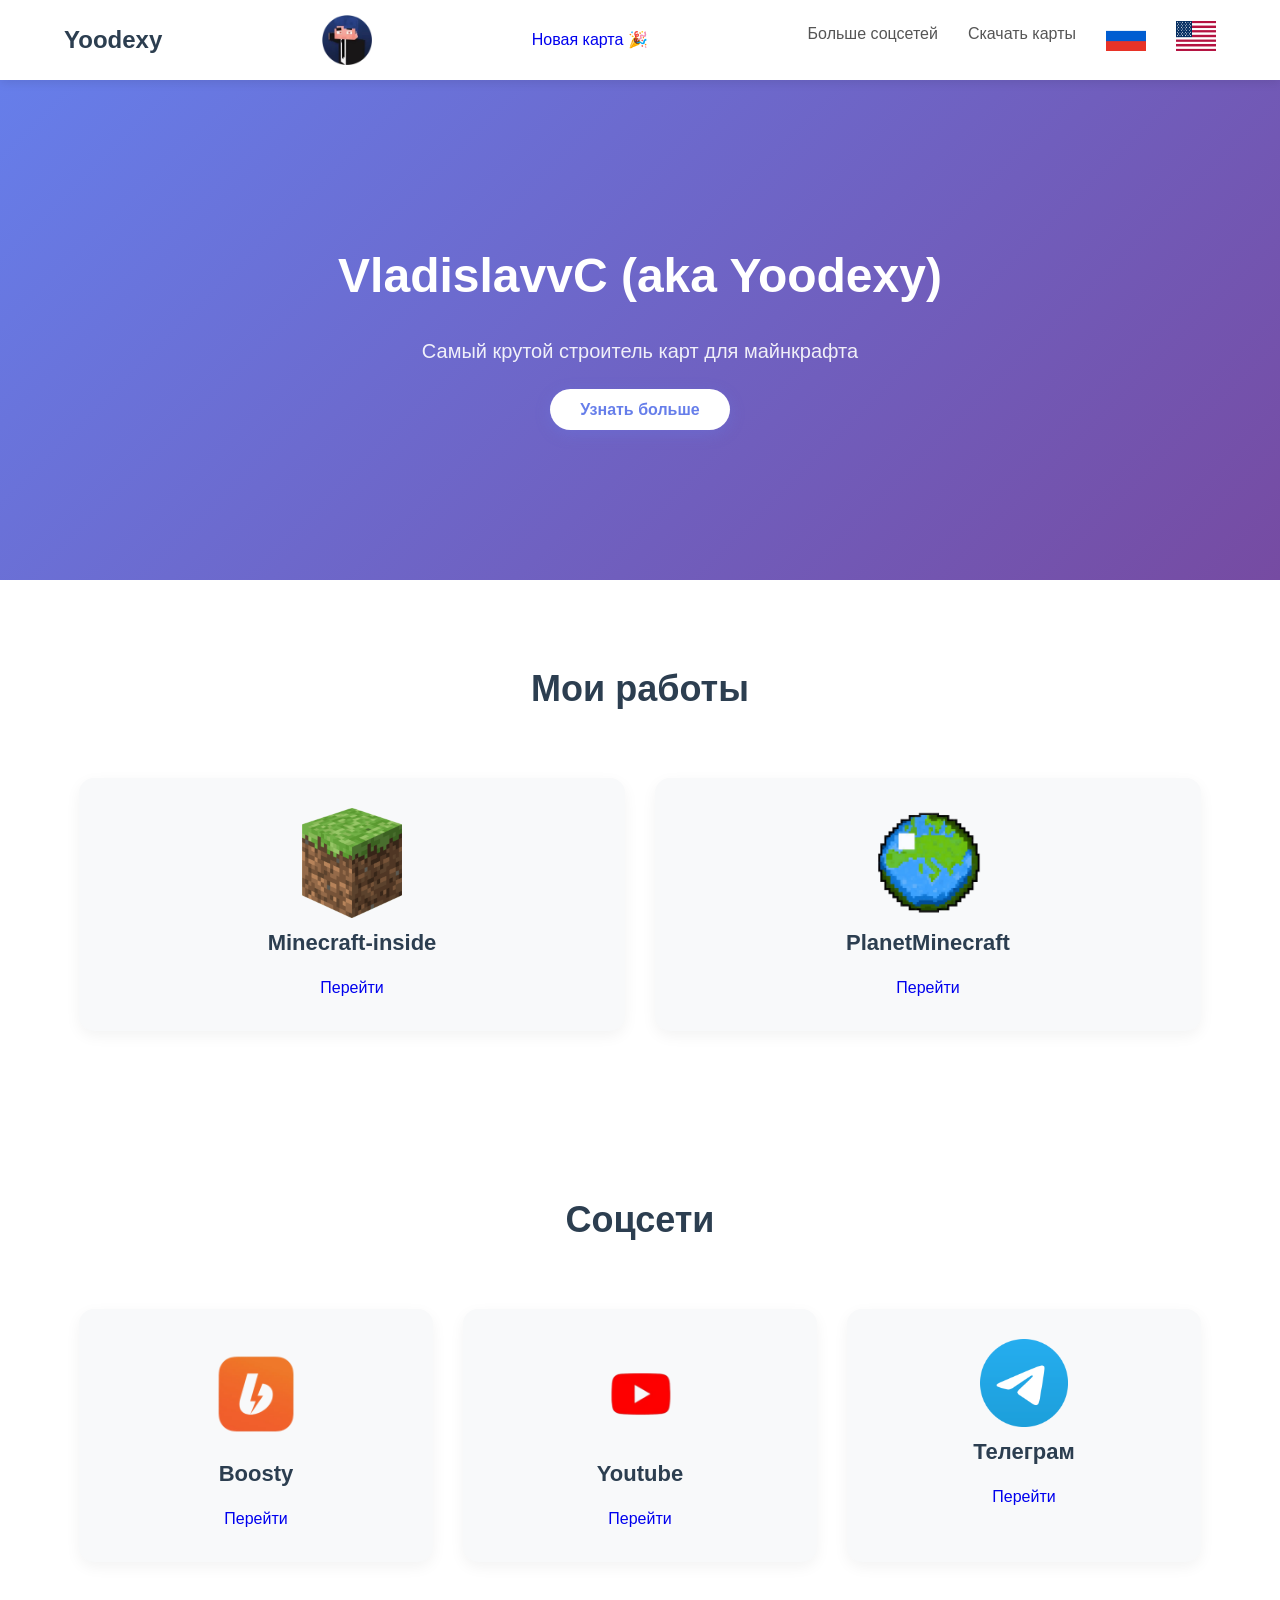
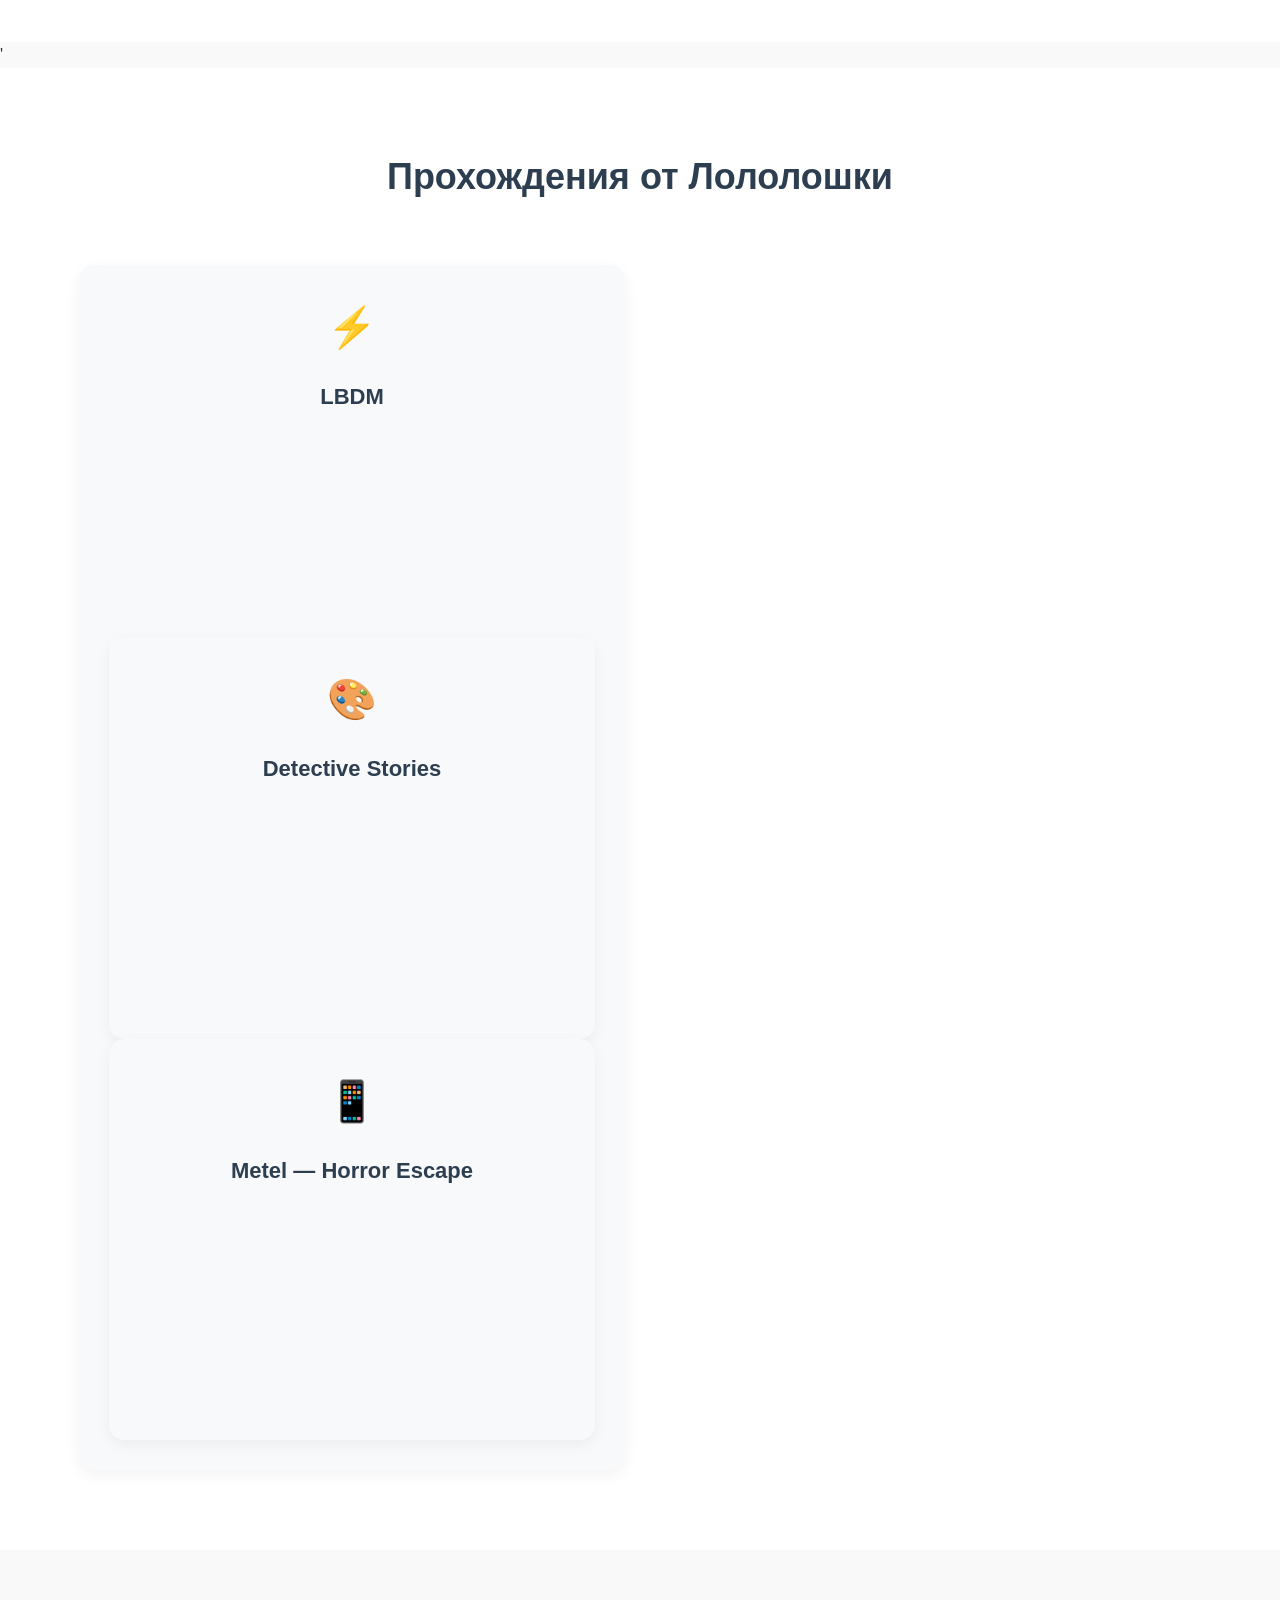
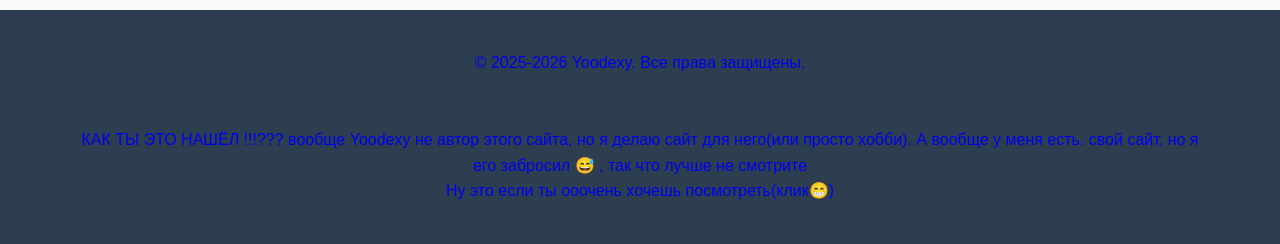
==== index.html @ 01332c07 "Update index.html" ====
<!DOCTYPE html>
<html lang="ru">
<head>
    <meta charset="UTF-8">
    <meta name="viewport" content="width=device-width, initial-scale=1.0">
    <title>Yoodexy</title>
    <link rel="icon" type="image/png" href="favicon/favicon-96x96.png" sizes="96x96" />
    <link rel="icon" type="image/svg+xml" href="favicon/favicon.svg" />
    <link rel="shortcut icon" href="favicon/favicon.ico" />
    <link rel="apple-touch-icon" sizes="180x180" href="favicon/apple-touch-icon.png" />
    <meta name="apple-mobile-web-app-title" content="Yoodexy" />
    <link rel="manifest" href="favicon/site.webmanifest" />
    <link rel="stylesheet" href="css/style.css">
    <link href="snowFlakes/snow.min.css" rel="stylesheet">
   
</head>
<body>

    <header class="header">
        <div class="container">
            <div class="logo"><a src="#"></a>Yoodexy</a></div>
            <img src="img/i_(6)[1]-round.png" height="50" alt="logo">
            <a href="https://maksim207643.github.io/Yoodexy/map_load.html#mod" class="lang" key="new">Новая карта 🎉</a>
            <nav class="nav">
                <ul>
                    
                    
                    <li><a href="social" class="lang" key="net">Больше соцсетей</a></li>
                    
                    <li><a href="map_load.html" class="lang" key="download">Скачать карты</a></li>
                    <li class="header-item-lang-ru"><a id="ru" class="translate" href="https://maksim207643.github.io/Yoodexy/"><img src="img/ru.webp" alt="flag of Russia" width="40px" height="30px"></a></li>
                    <li class="header-item-lang-en"><a id="en" class="translate" href="index_en.html"><img src="img/en.png" alt="flag of USA" width="40px" height="30px"></a></li>
                    
                </ul>
            </nav>
        </div>
    </header>

    <section class="hero">
        <div class="container">
            <h1>VladislavvC (aka Yoodexy)</h1>
            
            
            <p class="lang" key="op">Самый крутой строитель карт для майнкрафта</p>
            <a class="btn lang" href="more.html" key="more">Узнать больше</a>
        </div>
    </section>

    <section id="work" class="features">
        <div class="container">
            <h2 id="work" class="lang" key="work">Мои работы</h2>
            <div class="cards">
                <div class="card">
                    <div><img src="img/68747470733a2f2f63646e2e66726565626965737570706c792e636f6d2f6c6f676f732f6c617267652f32782f6d696e6563726166742d312d6c6f676f2d706e672d7472616e73706172656e742e706e67.png" weight="100" height="110"></div>
                    <h3>Minecraft-inside</h3>
                    <a href="https://minecraft-inside.ru/user/_Vladislavv_/" class="lang" key="clk">Перейти</a>
                </div>
                <div class="card">
                    <div><img src="img/i (3)-fotor-bg-remover-20251117205358.png" weight="100" height="110"></div>
                    <h3>PlanetMinecraft</h3>
                    <a href="https://www.planetminecraft.com/member/vladislavvc/" class="lang" key="clk">Перейти</a>
                </div>
                
            </div>
        </div>
    </section>
    <section id="net" class="features">
        <div class="container">
            <h2 class="lang" key="nets">Соцсети</h2>
            
            <div class="cards">
                <div class="card">
                    <div><img src="img/i (1)-fotor-bg-remover-2025111720341.png" weight="100" height="110"></div>
                    <h3>Boosty</h3>
                    <a href="https://boosty.to/yoodexy" class="lang" key="clk">Перейти</a>
                </div>
                <div class="card">
                    <div><img src="img/i (2)-fotor-bg-remover-2025111720508.png" weight="100" height="110"></div>
                    <h3>Youtube</h3>
                    <a href="https://www.youtube.com/channel/UC1i0f5k1WQ0M4HkbigsTTkw" class="lang" key="clk">Перейти</a>
                </div>
                <div class="card">
                    <div><img src="img/Telegram_2019_Logo.svg.png" weight="80" height="88"></div>
                    <h3 class="lang" key="tg">Телеграм</h3>
                    <a href="https://t.me/clownyoodexy" class="lang" key="clk">Перейти</a>
                </div>
            </div>
        </div>
    </section>'
    <section id="pro" class="features">
        <div class="container">
            <h2 id="pro" class="lang" key="pro">Прохождения от Лололошки</h2>
            <div class="cards">
                <div class="card">
                    <div class="icon">⚡</div>
                    <h3>LBDM</h3>
                    <iframe width="300" height="200" src="https://www.youtube.com/embed/ua8Iy6H3Tc4?si=u6pHq6H2HfJNhriN" title="YouTube video player" frameborder="0" allow="accelerometer; autoplay; clipboard-write; encrypted-media; gyroscope; picture-in-picture; web-share" referrerpolicy="strict-origin-when-cross-origin" allowfullscreen></iframe>
<a href="lbdm.html"
                </div>
                <div class="card">
                    <div class="icon">🎨</div>
                    <h3>Detective Stories</h3>
                    <iframe width="300" height="200" src="https://www.youtube.com/embed/kqxhDr_W8yU?si=yHfPyWkV7eIHZ1_U" title="YouTube video player" frameborder="0" allow="accelerometer; autoplay; clipboard-write; encrypted-media; gyroscope; picture-in-picture; web-share" referrerpolicy="strict-origin-when-cross-origin" allowfullscreen></iframe>
                </div>
                <div class="card">
                    <div class="icon">📱</div>
                    <h3>Metel — Horror Escape</h3>
                    <iframe width="300" height="200" src="https://www.youtube.com/embed/Vf6UEovihzY?si=hIidc6buutzev62i" title="YouTube video player" frameborder="0" allow="accelerometer; autoplay; clipboard-write; encrypted-media; gyroscope; picture-in-picture; web-share" referrerpolicy="strict-origin-when-cross-origin" allowfullscreen></iframe>
                </div>
            </div>
        </div>
    </section>

    <footer class="footer">
        <div class="container">
            <p class="lang" key="end">&copy; 2025-2026 Yoodexy. Все права защищены.</p>
<br>
<br><p class="sss lang" key="aaa">КАК ТЫ ЭТО НАШЁЛ !!!??? вообще Yoodexy не автор этого сайта, но я делаю сайт для него(или просто хобби). А вообще у меня есть. свой сайт, но я его забросил 😅 , так что лучше не смотрите</p>
<a href="https://maksim207643.github.io/AllMyProjects/" class="sss lang" key="aaa">Ну это если ты ооочень хочешь посмотреть(клик😁)</a>
        </div>
    </footer>
</body>
</html>
---- css/style.css ----
/* Общие стили */
* {
    margin: 0;
    padding: 0;
    box-sizing: border-box;
    text-decoration: none;
}

body {
    font-family: 'Segoe UI', Tahoma, Geneva, Verdana, sans-serif;
    line-height: 1.6;
    color: #333;
    background-color: #f9f9f9;
    scroll-behavior: smooth;
}

.container {
    width: 90%;
    max-width: 1200px;
    margin: 0 auto;
    padding: 0 15px;
}

.translate {
    background: transparent;
    border: none;
}

/* Шапка */
.header {
    background-color: #fff;
    box-shadow: 0 2px 10px rgba(0, 0, 0, 0.1);
    position: sticky;
    top: 0;
    z-index: 100;
}

.header .container {
    display: flex;
    justify-content: space-between;
    align-items: center;
    padding: 15px 0;
}

.logo {
    font-size: 24px;
    font-weight: 700;
    color: #2c3e50;
}

.nav ul {
    display: flex;
    list-style: none;
    gap: 30px;
}

.nav a {
    text-decoration: none;
    color: #555;
    font-weight: 500;
    transition: color 0.3s;
}

.nav a:hover {
    color: #2c3e50;
}

/* Главный экран */
.hero {
    background: linear-gradient(135deg, #667eea 0%, #764ba2 100%);
    color: white;
    text-align: center;
    padding: 120px 0;
    min-height: 500px;
    display: flex;
    align-items: center;
    justify-content: center;
}

.hero5 {
    background-image: img/19356519-coverplaceholder_l.png;
    color: white;
    text-align: center;
    padding: 120px 0;
    min-height: 500px;
    display: flex;
    align-items: center;
    justify-content: center;
}

.hero h1 {
    font-size: 48px;
    margin-bottom: 20px;
    animation: fadeIn 1.5s ease-out;
}

.hero p {
    font-size: 20px;
    margin-bottom: 30px;
    opacity: 0.9;
}

@keyframes fadeIn {
    from { opacity: 0; transform: translateY(-20px); }
    to { opacity: 1; transform: translateY(0); }
}

/* Кнопка */
.btn {
    background-color: #fff;
    color: #667eea;
    border: none;
    padding: 12px 30px;
    font-size: 16px;
    font-weight: 600;
    border-radius: 30px;
    cursor: pointer;
    transition: all 0.3s ease;
    box-shadow: 0 4px 15px rgba(102, 126, 234, 0.3);
}

.btn:hover {
    transform: translateY(-3px);
    box-shadow: 0 6px 20px rgba(102, 126, 234, 0.4);
}

/* Преимущества */
.features {
    padding: 80px 0;
    background-color: #fff;
    text-align: center;
}

.features h2 {
    text-align: center;
    font-size: 36px;
    margin-bottom: 60px;
    color: #2c3e50;
}

.cards {
    display: grid;
    grid-template-columns: repeat(auto-fit, minmax(300px, 1fr));
    gap: 30px;
}

.card {
    background-color: #f8f9fa;
    border-radius: 15px;
    padding: 30px;
    text-align: center;
    transition: transform 0.3s, box-shadow 0.3s;
    box-shadow: 0 5px 15px rgba(0, 0, 0, 0.05);
}

.card:hover {
    transform: translateY(-10px);
    box-shadow: 0 15px 30px rgba(0, 0, 0, 0.1);
}

.icon {
    font-size: 40px;
    margin-bottom: 20px;
    color: #667eea;
}

.card h3 {
    font-size: 22px;
    margin-bottom: 15px;
    color: #2c3e50;
}

.card p {
    color: #666;
    font-size: 16px;
}

/* Подвал */
.footer {
    background-color: #2c3e50;
    color: white;
    text-align: center;
    padding: 40px 0;
    margin-top: 60px;
}

/* Адаптивность */
@media (max-width: 768px) {
    .header .container {
        flex-direction: column;
        text-align: center;
    }
    
    .nav ul {
        margin-top: 15px;
        gap: 15px;
    }
    
    .hero h1 {
        font-size: 36px;
    }
    
    .hero p {
        font-size: 18px;
    }
}

@media (max-width: 480px) {
    .hero {
        padding: 80px 0;
        min-height: 400px;
    }
    
    .hero h1 {

        font-size
@media (min-width: 1000px) {
    .sss {
        color: #2c3e50;
        opacity: 0;
    }
}
---- snowFlakes/snow.min.css ----
.snowflakes-box{position:fixed;top:0;z-index:10}.snowflakes-box .snowflake{border-radius:50%;color:#a6e7ff;font-family:FontAwesome;height:20px;position:absolute;width:20px}.snowflakes-box .snowflake:first-child{animation:fall-1 11s linear -3s infinite;opacity:1;transform:translate(47.2803vw,-20px) scale(.5115) rotate(380deg)}@keyframes fall-1{10.153%{transform:translate(47.3603vw,10.153vh) scale(.5115) rotate(380deg)}to{transform:translate(47.2803008vw,100vh) scale(.5115) rotate(380deg)}}.snowflakes-box .snowflake:nth-child(2){animation:fall-2 10s linear -28s infinite;opacity:.4188;transform:translate(6.0271vw,-20px) scale(.4452) rotate(300deg)}@keyframes fall-2{18.503%{transform:translate(11.3335vw,18.503vh) scale(.4452) rotate(300deg)}to{transform:translate(6.027153064vw,100vh) scale(.4452) rotate(300deg)}}.snowflakes-box .snowflake:nth-child(3){animation:fall-3 18s linear -20s infinite;opacity:1;transform:translate(94.4742vw,-20px) scale(.1577) rotate(480deg)}@keyframes fall-3{10.491%{transform:translate(102.198vw,10.491vh) scale(.1577) rotate(480deg)}to{transform:translate(94.474277238vw,100vh) scale(.1577) rotate(480deg)}}.snowflakes-box .snowflake:nth-child(4){animation:fall-4 22s linear -17s infinite;opacity:1;transform:translate(83.804vw,-20px) scale(.4858) rotate(500deg)}@keyframes fall-4{17.794%{transform:translate(93.7732vw,17.794vh) scale(.4858) rotate(500deg)}to{transform:translate(83.804099692vw,100vh) scale(.4858) rotate(500deg)}}.snowflakes-box .snowflake:nth-child(5){animation:fall-5 27s linear -15s infinite;opacity:.117;transform:translate(92.4653vw,-20px) scale(.1509) rotate(20deg)}@keyframes fall-5{10.678%{transform:translate(87.5034vw,10.678vh) scale(.1509) rotate(20deg)}to{transform:translate(92.465250381vw,100vh) scale(.1509) rotate(20deg)}}.snowflakes-box .snowflake:nth-child(6){animation:fall-6 27s linear -27s infinite;opacity:1;transform:translate(21.638vw,-20px) scale(.3392) rotate(120deg)}@keyframes fall-6{14.448%{transform:translate(12.7799vw,14.448vh) scale(.3392) rotate(120deg)}to{transform:translate(21.637911419vw,100vh) scale(.3392) rotate(120deg)}}.snowflakes-box .snowflake:nth-child(7){animation:fall-7 15s linear -10s infinite;opacity:.7462;transform:translate(88.9117vw,-20px) scale(.8152) rotate(600deg)}@keyframes fall-7{12.087%{transform:translate(85.4907vw,12.087vh) scale(.8152) rotate(600deg)}to{transform:translate(88.91166579vw,100vh) scale(.8152) rotate(600deg)}}.snowflakes-box .snowflake:nth-child(8){animation:fall-8 14s linear -22s infinite;opacity:.0646;transform:translate(70.9726vw,-20px) scale(.6203) rotate(20deg)}@keyframes fall-8{13.247%{transform:translate(65.1227vw,13.247vh) scale(.6203) rotate(20deg)}to{transform:translate(70.972541501vw,100vh) scale(.6203) rotate(20deg)}}.snowflakes-box .snowflake:nth-child(9){animation:fall-9 15s linear -28s infinite;opacity:1;transform:translate(17.6595vw,-20px) scale(.8573) rotate(540deg)}@keyframes fall-9{18.898%{transform:translate(10.6562vw,18.898vh) scale(.8573) rotate(540deg)}to{transform:translate(17.659429967vw,100vh) scale(.8573) rotate(540deg)}}.snowflakes-box .snowflake:nth-child(10){animation:fall-10 24s linear -25s infinite;opacity:1;transform:translate(28.6667vw,-20px) scale(.9289) rotate(560deg)}@keyframes fall-10{17.051%{transform:translate(20.2802vw,17.051vh) scale(.9289) rotate(560deg)}to{transform:translate(28.666616135vw,100vh) scale(.9289) rotate(560deg)}}.snowflakes-box .snowflake:nth-child(11){animation:fall-11 16s linear -16s infinite;opacity:1;transform:translate(10.4361vw,-20px) scale(.6348) rotate(40deg)}@keyframes fall-11{18.565%{transform:translate(20.1742vw,18.565vh) scale(.6348) rotate(40deg)}to{transform:translate(10.436197381vw,100vh) scale(.6348) rotate(40deg)}}.snowflakes-box .snowflake:nth-child(12){animation:fall-12 25s linear -26s infinite;opacity:.1394;transform:translate(98.3461vw,-20px) scale(.3743) rotate(340deg)}@keyframes fall-12{10.91%{transform:translate(100.6946vw,10.91vh) scale(.3743) rotate(340deg)}to{transform:translate(98.346123485vw,100vh) scale(.3743) rotate(340deg)}}.snowflakes-box .snowflake:nth-child(13){animation:fall-13 17s linear -19s infinite;opacity:1;transform:translate(98.032vw,-20px) scale(.459) rotate(40deg)}@keyframes fall-13{17.272%{transform:translate(100.315vw,17.272vh) scale(.459) rotate(40deg)}to{transform:translate(98.03202283vw,100vh) scale(.459) rotate(40deg)}}.snowflakes-box .snowflake:nth-child(14){animation:fall-14 25s linear -10s infinite;opacity:.618;transform:translate(17.6157vw,-20px) scale(.2903) rotate(340deg)}@keyframes fall-14{16.746%{transform:translate(8.4018vw,16.746vh) scale(.2903) rotate(340deg)}to{transform:translate(17.615607861vw,100vh) scale(.2903) rotate(340deg)}}.snowflakes-box .snowflake:nth-child(15){animation:fall-15 20s linear -6s infinite;opacity:.6126;transform:translate(69.2398vw,-20px) scale(.8413) rotate(380deg)}@keyframes fall-15{15.386%{transform:translate(68.0046vw,15.386vh) scale(.8413) rotate(380deg)}to{transform:translate(69.239787648vw,100vh) scale(.8413) rotate(380deg)}}.snowflakes-box .snowflake:nth-child(16){animation:fall-16 22s linear -10s infinite;opacity:1;transform:translate(93.7826vw,-20px) scale(.4076) rotate(460deg)}@keyframes fall-16{10.359%{transform:translate(91.9463vw,10.359vh) scale(.4076) rotate(460deg)}to{transform:translate(93.782581637vw,100vh) scale(.4076) rotate(460deg)}}.snowflakes-box .snowflake:nth-child(17){animation:fall-17 22s linear -20s infinite;opacity:.919;transform:translate(28.5196vw,-20px) scale(.7407) rotate(420deg)}@keyframes fall-17{18.723%{transform:translate(26.8334vw,18.723vh) scale(.7407) rotate(420deg)}to{transform:translate(28.519583138vw,100vh) scale(.7407) rotate(420deg)}}.snowflakes-box .snowflake:nth-child(18){animation:fall-18 18s linear -13s infinite;opacity:.009;transform:translate(44.3125vw,-20px) scale(.9049) rotate(460deg)}@keyframes fall-18{11.049%{transform:translate(37.1015vw,11.049vh) scale(.9049) rotate(460deg)}to{transform:translate(44.31242789vw,100vh) scale(.9049) rotate(460deg)}}.snowflakes-box .snowflake:nth-child(19){animation:fall-19 28s linear -8s infinite;opacity:1;transform:translate(55.4634vw,-20px) scale(.8381) rotate(400deg)}@keyframes fall-19{17.688%{transform:translate(61.0013vw,17.688vh) scale(.8381) rotate(400deg)}to{transform:translate(55.463455379vw,100vh) scale(.8381) rotate(400deg)}}.snowflakes-box .snowflake:nth-child(20){animation:fall-20 23s linear -11s infinite;opacity:.4586;transform:translate(26.6347vw,-20px) scale(.3561) rotate(220deg)}@keyframes fall-20{19.085%{transform:translate(24.4815vw,19.085vh) scale(.3561) rotate(220deg)}to{transform:translate(26.634678468vw,100vh) scale(.3561) rotate(220deg)}}.snowflakes-box .snowflake:nth-child(21){animation:fall-21 24s linear -3s infinite;opacity:.8668;transform:translate(75.6085vw,-20px) scale(.6242) rotate(220deg)}@keyframes fall-21{12.468%{transform:translate(76.0619vw,12.468vh) scale(.6242) rotate(220deg)}to{transform:translate(75.608504534vw,100vh) scale(.6242) rotate(220deg)}}.snowflakes-box .snowflake:nth-child(22){animation:fall-22 29s linear -7s infinite;opacity:.4388;transform:translate(16.589vw,-20px) scale(.8939) rotate(460deg)}@keyframes fall-22{13.114%{transform:translate(11.6748vw,13.114vh) scale(.8939) rotate(460deg)}to{transform:translate(16.588950858vw,100vh) scale(.8939) rotate(460deg)}}.snowflakes-box .snowflake:nth-child(23){animation:fall-23 11s linear -30s infinite;opacity:.5904;transform:translate(56.5833vw,-20px) scale(.5231) rotate(320deg)}@keyframes fall-23{18.356%{transform:translate(60.2423vw,18.356vh) scale(.5231) rotate(320deg)}to{transform:translate(56.58333659vw,100vh) scale(.5231) rotate(320deg)}}.snowflakes-box .snowflake:nth-child(24){animation:fall-24 25s linear -11s infinite;opacity:.779;transform:translate(94.5091vw,-20px) scale(.3078) rotate(500deg)}@keyframes fall-24{15.011%{transform:translate(99.2686vw,15.011vh) scale(.3078) rotate(500deg)}to{transform:translate(94.509147595vw,100vh) scale(.3078) rotate(500deg)}}.snowflakes-box .snowflake:nth-child(25){animation:fall-25 13s linear -18s infinite;opacity:1;transform:translate(69.7724vw,-20px) scale(.2938) rotate(400deg)}@keyframes fall-25{17.155%{transform:translate(61.5144vw,17.155vh) scale(.2938) rotate(400deg)}to{transform:translate(69.77231742vw,100vh) scale(.2938) rotate(400deg)}}.snowflakes-box .snowflake:nth-child(26){animation:fall-26 11s linear -17s infinite;opacity:1;transform:translate(25.2093vw,-20px) scale(.7306) rotate(560deg)}@keyframes fall-26{14.727%{transform:translate(31.5173vw,14.727vh) scale(.7306) rotate(560deg)}to{transform:translate(25.20936308vw,100vh) scale(.7306) rotate(560deg)}}.snowflakes-box .snowflake:nth-child(27){animation:fall-27 29s linear -19s infinite;opacity:1;transform:translate(2.3911vw,-20px) scale(.2223) rotate(140deg)}@keyframes fall-27{11.221%{transform:translate(10.1745vw,11.221vh) scale(.2223) rotate(140deg)}to{transform:translate(2.391177834vw,100vh) scale(.2223) rotate(140deg)}}.snowflakes-box .snowflake:nth-child(28){animation:fall-28 20s linear -9s infinite;opacity:.7434;transform:translate(39.8572vw,-20px) scale(.7842) rotate(160deg)}@keyframes fall-28{16.177%{transform:translate(44.7757vw,16.177vh) scale(.7842) rotate(160deg)}to{transform:translate(39.857249185vw,100vh) scale(.7842) rotate(160deg)}}.snowflakes-box .snowflake:nth-child(29){animation:fall-29 26s linear -28s infinite;opacity:1;transform:translate(35.3094vw,-20px) scale(.7979) rotate(1turn)}@keyframes fall-29{16.596%{transform:translate(26.4626vw,16.596vh) scale(.7979) rotate(1turn)}to{transform:translate(35.309311532vw,100vh) scale(.7979) rotate(1turn)}}.snowflakes-box .snowflake:nth-child(30){animation:fall-30 27s linear -15s infinite;opacity:1;transform:translate(20.7093vw,-20px) scale(.9181) rotate(200deg)}@keyframes fall-30{14.023%{transform:translate(29.3576vw,14.023vh) scale(.9181) rotate(200deg)}to{transform:translate(20.709386483vw,100vh) scale(.9181) rotate(200deg)}}.snowflakes-box .snowflake:nth-child(31){animation:fall-31 13s linear -12s infinite;opacity:1;transform:translate(2.5762vw,-20px) scale(.3872) rotate(20deg)}@keyframes fall-31{15.74%{transform:translate(-6.2544vw,15.74vh) scale(.3872) rotate(20deg)}to{transform:translate(2.576111694vw,100vh) scale(.3872) rotate(20deg)}}.snowflakes-box .snowflake:nth-child(32){animation:fall-32 26s linear -2s infinite;opacity:.634;transform:translate(25.7258vw,-20px) scale(.2742) rotate(180deg)}@keyframes fall-32{14.215%{transform:translate(21.5683vw,14.215vh) scale(.2742) rotate(180deg)}to{transform:translate(25.725758425vw,100vh) scale(.2742) rotate(180deg)}}.snowflakes-box .snowflake:nth-child(33){animation:fall-33 15s linear -20s infinite;opacity:.8024;transform:translate(64.5766vw,-20px) scale(.869) rotate(420deg)}@keyframes fall-33{19.706%{transform:translate(72.9366vw,19.706vh) scale(.869) rotate(420deg)}to{transform:translate(64.5766836vw,100vh) scale(.869) rotate(420deg)}}.snowflakes-box .snowflake:nth-child(34){animation:fall-34 24s linear -23s infinite;opacity:1;transform:translate(46.913vw,-20px) scale(.2396) rotate(540deg)}@keyframes fall-34{12.853%{transform:translate(49.2326vw,12.853vh) scale(.2396) rotate(540deg)}to{transform:translate(46.913023196vw,100vh) scale(.2396) rotate(540deg)}}.snowflakes-box .snowflake:nth-child(35){animation:fall-35 17s linear -27s infinite;opacity:.7036;transform:translate(99.2815vw,-20px) scale(.9354) rotate(180deg)}@keyframes fall-35{11.126%{transform:translate(96.4979vw,11.126vh) scale(.9354) rotate(180deg)}to{transform:translate(99.281472164vw,100vh) scale(.9354) rotate(180deg)}}.snowflakes-box .snowflake:nth-child(36){animation:fall-36 21s linear -1s infinite;opacity:1;transform:translate(74.1067vw,-20px) scale(.2737) rotate(380deg)}@keyframes fall-36{12.857%{transform:translate(67.4621vw,12.857vh) scale(.2737) rotate(380deg)}to{transform:translate(74.106633554vw,100vh) scale(.2737) rotate(380deg)}}.snowflakes-box .snowflake:nth-child(37){animation:fall-37 24s linear -16s infinite;opacity:.3006;transform:translate(10.2623vw,-20px) scale(.8244) rotate(40deg)}@keyframes fall-37{19.234%{transform:translate(3.0647vw,19.234vh) scale(.8244) rotate(40deg)}to{transform:translate(10.262228024vw,100vh) scale(.8244) rotate(40deg)}}.snowflakes-box .snowflake:nth-child(38){animation:fall-38 26s linear -2s infinite;opacity:1;transform:translate(50.9784vw,-20px) scale(.6843) rotate(480deg)}@keyframes fall-38{11.625%{transform:translate(51.1401vw,11.625vh) scale(.6843) rotate(480deg)}to{transform:translate(50.978401617vw,100vh) scale(.6843) rotate(480deg)}}.snowflakes-box .snowflake:nth-child(39){animation:fall-39 10s linear -9s infinite;opacity:1;transform:translate(51.8327vw,-20px) scale(.8058) rotate(180deg)}@keyframes fall-39{18.717%{transform:translate(46.9898vw,18.717vh) scale(.8058) rotate(180deg)}to{transform:translate(51.832651571vw,100vh) scale(.8058) rotate(180deg)}}.snowflakes-box .snowflake:nth-child(40){animation:fall-40 25s linear -5s infinite;opacity:1;transform:translate(55.7605vw,-20px) scale(.3445) rotate(60deg)}@keyframes fall-40{16.55%{transform:translate(47.4001vw,16.55vh) scale(.3445) rotate(60deg)}to{transform:translate(55.760416396vw,100vh) scale(.3445) rotate(60deg)}}.snowflakes-box .snowflake:nth-child(41){animation:fall-41 27s linear -9s infinite;opacity:1;transform:translate(87.1442vw,-20px) scale(.39) rotate(100deg)}@keyframes fall-41{16.951%{transform:translate(92.1106vw,16.951vh) scale(.39) rotate(100deg)}to{transform:translate(87.144249664vw,100vh) scale(.39) rotate(100deg)}}.snowflakes-box .snowflake:nth-child(42){animation:fall-42 30s linear -27s infinite;opacity:.6692;transform:translate(65.6358vw,-20px) scale(.6525) rotate(480deg)}@keyframes fall-42{11.953%{transform:translate(74.9565vw,11.953vh) scale(.6525) rotate(480deg)}to{transform:translate(65.635893207vw,100vh) scale(.6525) rotate(480deg)}}.snowflakes-box .snowflake:nth-child(43){animation:fall-43 14s linear -28s infinite;opacity:.4068;transform:translate(3.1569vw,-20px) scale(.7387) rotate(240deg)}@keyframes fall-43{13.752%{transform:translate(5.7913vw,13.752vh) scale(.7387) rotate(240deg)}to{transform:translate(3.156926344vw,100vh) scale(.7387) rotate(240deg)}}.snowflakes-box .snowflake:nth-child(44){animation:fall-44 15s linear -23s infinite;opacity:.5606;transform:translate(10.9383vw,-20px) scale(.6065) rotate(440deg)}@keyframes fall-44{18.691%{transform:translate(17.5183vw,18.691vh) scale(.6065) rotate(440deg)}to{transform:translate(10.9383658vw,100vh) scale(.6065) rotate(440deg)}}.snowflakes-box .snowflake:nth-child(45){animation:fall-45 25s linear -26s infinite;opacity:.6702;transform:translate(68.6471vw,-20px) scale(.0097) rotate(560deg)}@keyframes fall-45{14.952%{transform:translate(61.8653vw,14.952vh) scale(.0097) rotate(560deg)}to{transform:translate(68.647032182vw,100vh) scale(.0097) rotate(560deg)}}.snowflakes-box .snowflake:nth-child(46){animation:fall-46 24s linear -19s infinite;opacity:1;transform:translate(58.0894vw,-20px) scale(.4061) rotate(280deg)}@keyframes fall-46{14.159%{transform:translate(64.7879vw,14.159vh) scale(.4061) rotate(280deg)}to{transform:translate(58.089466985vw,100vh) scale(.4061) rotate(280deg)}}.snowflakes-box .snowflake:nth-child(47){animation:fall-47 14s linear -4s infinite;opacity:.718;transform:translate(72.7822vw,-20px) scale(.8776) rotate(500deg)}@keyframes fall-47{18.185%{transform:translate(81.9332vw,18.185vh) scale(.8776) rotate(500deg)}to{transform:translate(72.78229151vw,100vh) scale(.8776) rotate(500deg)}}.snowflakes-box .snowflake:nth-child(48){animation:fall-48 14s linear -30s infinite;opacity:1;transform:translate(14.4111vw,-20px) scale(.6661) rotate(320deg)}@keyframes fall-48{16.843%{transform:translate(10.9488vw,16.843vh) scale(.6661) rotate(320deg)}to{transform:translate(14.411065377vw,100vh) scale(.6661) rotate(320deg)}}.snowflakes-box .snowflake:nth-child(49){animation:fall-49 17s linear -28s infinite;opacity:.8278;transform:translate(62.2743vw,-20px) scale(.6111) rotate(460deg)}@keyframes fall-49{19.085%{transform:translate(59.8489vw,19.085vh) scale(.6111) rotate(460deg)}to{transform:translate(62.274275746vw,100vh) scale(.6111) rotate(460deg)}}.snowflakes-box .snowflake:nth-child(50){animation:fall-50 10s linear -28s infinite;opacity:1;transform:translate(45.2482vw,-20px) scale(.8372) rotate(180deg)}@keyframes fall-50{16.642%{transform:translate(44.5493vw,16.642vh) scale(.8372) rotate(180deg)}to{transform:translate(45.248193011vw,100vh) scale(.8372) rotate(180deg)}}.snowflakes-box .snowflake:nth-child(51){animation:fall-51 16s linear -15s infinite;opacity:1;transform:translate(51.0156vw,-20px) scale(.0731) rotate(240deg)}@keyframes fall-51{16.806%{transform:translate(43.636vw,16.806vh) scale(.0731) rotate(240deg)}to{transform:translate(51.015526204vw,100vh) scale(.0731) rotate(240deg)}}.snowflakes-box .snowflake:nth-child(52){animation:fall-52 14s linear -13s infinite;opacity:1;transform:translate(25.1406vw,-20px) scale(.9042) rotate(20deg)}@keyframes fall-52{16.634%{transform:translate(23.8709vw,16.634vh) scale(.9042) rotate(20deg)}to{transform:translate(25.140587303vw,100vh) scale(.9042) rotate(20deg)}}.snowflakes-box .snowflake:nth-child(53){animation:fall-53 19s linear -29s infinite;opacity:.2006;transform:translate(1.3799vw,-20px) scale(.9463) rotate(60deg)}@keyframes fall-53{10.474%{transform:translate(7.5288vw,10.474vh) scale(.9463) rotate(60deg)}to{transform:translate(1.379961489vw,100vh) scale(.9463) rotate(60deg)}}.snowflakes-box .snowflake:nth-child(54){animation:fall-54 15s linear -19s infinite;opacity:1;transform:translate(51.5389vw,-20px) scale(.7381) rotate(80deg)}@keyframes fall-54{13.854%{transform:translate(60.604vw,13.854vh) scale(.7381) rotate(80deg)}to{transform:translate(51.538990651vw,100vh) scale(.7381) rotate(80deg)}}.snowflakes-box .snowflake:nth-child(55){animation:fall-55 22s linear -22s infinite;opacity:1;transform:translate(84.0781vw,-20px) scale(.5693) rotate(220deg)}@keyframes fall-55{11.004%{transform:translate(85.4684vw,11.004vh) scale(.5693) rotate(220deg)}to{transform:translate(84.078113903vw,100vh) scale(.5693) rotate(220deg)}}.snowflakes-box .snowflake:nth-child(56){animation:fall-56 26s linear -5s infinite;opacity:1;transform:translate(95.2082vw,-20px) scale(.9871) rotate(100deg)}@keyframes fall-56{10.7%{transform:translate(101.335vw,10.7vh) scale(.9871) rotate(100deg)}to{transform:translate(95.208261268vw,100vh) scale(.9871) rotate(100deg)}}.snowflakes-box .snowflake:nth-child(57){animation:fall-57 16s linear -15s infinite;opacity:1;transform:translate(8.6861vw,-20px) scale(.3597) rotate(540deg)}@keyframes fall-57{10.115%{transform:translate(5.1597vw,10.115vh) scale(.3597) rotate(540deg)}to{transform:translate(8.686064736vw,100vh) scale(.3597) rotate(540deg)}}.snowflakes-box .snowflake:nth-child(58){animation:fall-58 26s linear -9s infinite;opacity:.3908;transform:translate(80.5801vw,-20px) scale(.9172) rotate(240deg)}@keyframes fall-58{12.367%{transform:translate(78.4052vw,12.367vh) scale(.9172) rotate(240deg)}to{transform:translate(80.580078251vw,100vh) scale(.9172) rotate(240deg)}}.snowflakes-box .snowflake:nth-child(59){animation:fall-59 23s linear -23s infinite;opacity:.8294;transform:translate(44.3049vw,-20px) scale(.3715) rotate(560deg)}@keyframes fall-59{11.759%{transform:translate(38.9391vw,11.759vh) scale(.3715) rotate(560deg)}to{transform:translate(44.304846342vw,100vh) scale(.3715) rotate(560deg)}}.snowflakes-box .snowflake:nth-child(60){animation:fall-60 20s linear -18s infinite;opacity:1;transform:translate(9.7594vw,-20px) scale(.768) rotate(540deg)}@keyframes fall-60{15.309%{transform:translate(19.653vw,15.309vh) scale(.768) rotate(540deg)}to{transform:translate(9.759498936vw,100vh) scale(.768) rotate(540deg)}}.snowflakes-box .snowflake:nth-child(61){animation:fall-61 27s linear -25s infinite;opacity:1;transform:translate(89.1148vw,-20px) scale(.7318) rotate(140deg)}@keyframes fall-61{19.315%{transform:translate(91.3265vw,19.315vh) scale(.7318) rotate(140deg)}to{transform:translate(89.114822117vw,100vh) scale(.7318) rotate(140deg)}}.snowflakes-box .snowflake:nth-child(62){animation:fall-62 26s linear -5s infinite;opacity:1;transform:translate(13.3147vw,-20px) scale(.6184) rotate(140deg)}@keyframes fall-62{11.553%{transform:translate(10.2882vw,11.553vh) scale(.6184) rotate(140deg)}to{transform:translate(13.314669735vw,100vh) scale(.6184) rotate(140deg)}}.snowflakes-box .snowflake:nth-child(63){animation:fall-63 19s linear -7s infinite;opacity:.1854;transform:translate(58.6644vw,-20px) scale(.1883) rotate(120deg)}@keyframes fall-63{18.34%{transform:translate(64.9979vw,18.34vh) scale(.1883) rotate(120deg)}to{transform:translate(58.664463335vw,100vh) scale(.1883) rotate(120deg)}}.snowflakes-box .snowflake:nth-child(64){animation:fall-64 21s linear -29s infinite;opacity:.3366;transform:translate(66.7757vw,-20px) scale(.0129) rotate(440deg)}@keyframes fall-64{19.389%{transform:translate(59.8866vw,19.389vh) scale(.0129) rotate(440deg)}to{transform:translate(66.775631109vw,100vh) scale(.0129) rotate(440deg)}}.snowflakes-box .snowflake:nth-child(65){animation:fall-65 20s linear -15s infinite;opacity:1;transform:translate(79.1918vw,-20px) scale(.4193) rotate(460deg)}@keyframes fall-65{10.167%{transform:translate(85.0738vw,10.167vh) scale(.4193) rotate(460deg)}to{transform:translate(79.19185882vw,100vh) scale(.4193) rotate(460deg)}}.snowflakes-box .snowflake:nth-child(66){animation:fall-66 14s linear -23s infinite;opacity:1;transform:translate(23.427vw,-20px) scale(.2273) rotate(140deg)}@keyframes fall-66{12.829%{transform:translate(13.5608vw,12.829vh) scale(.2273) rotate(140deg)}to{transform:translate(23.426901338vw,100vh) scale(.2273) rotate(140deg)}}.snowflakes-box .snowflake:nth-child(67){animation:fall-67 11s linear -28s infinite;opacity:1;transform:translate(26.3649vw,-20px) scale(.8695) rotate(60deg)}@keyframes fall-67{12.587%{transform:translate(32.9065vw,12.587vh) scale(.8695) rotate(60deg)}to{transform:translate(26.364965416vw,100vh) scale(.8695) rotate(60deg)}}.snowflakes-box .snowflake:nth-child(68){animation:fall-68 12s linear -15s infinite;opacity:1;transform:translate(19.016vw,-20px) scale(.1174) rotate(500deg)}@keyframes fall-68{12.82%{transform:translate(20.926vw,12.82vh) scale(.1174) rotate(500deg)}to{transform:translate(19.0160191vw,100vh) scale(.1174) rotate(500deg)}}.snowflakes-box .snowflake:nth-child(69){animation:fall-69 13s linear -9s infinite;opacity:.0664;transform:translate(70.2864vw,-20px) scale(.4023) rotate(600deg)}@keyframes fall-69{19.063%{transform:translate(80.0123vw,19.063vh) scale(.4023) rotate(600deg)}to{transform:translate(70.286497259vw,100vh) scale(.4023) rotate(600deg)}}.snowflakes-box .snowflake:nth-child(70){animation:fall-70 18s linear -28s infinite;opacity:.3756;transform:translate(4.9489vw,-20px) scale(.306) rotate(560deg)}@keyframes fall-70{14.651%{transform:translate(-1.0881vw,14.651vh) scale(.306) rotate(560deg)}to{transform:translate(4.94883963vw,100vh) scale(.306) rotate(560deg)}}.snowflakes-box .snowflake:nth-child(71){animation:fall-71 20s linear -2s infinite;opacity:.472;transform:translate(95.8009vw,-20px) scale(.5938) rotate(300deg)}@keyframes fall-71{14.052%{transform:translate(104.2548vw,14.052vh) scale(.5938) rotate(300deg)}to{transform:translate(95.800984539vw,100vh) scale(.5938) rotate(300deg)}}.snowflakes-box .snowflake:nth-child(72){animation:fall-72 17s linear -14s infinite;opacity:.4306;transform:translate(69.7493vw,-20px) scale(.1573) rotate(60deg)}@keyframes fall-72{15.588%{transform:translate(63.4337vw,15.588vh) scale(.1573) rotate(60deg)}to{transform:translate(69.749236844vw,100vh) scale(.1573) rotate(60deg)}}.snowflakes-box .snowflake:nth-child(73){animation:fall-73 21s linear -24s infinite;opacity:.9742;transform:translate(4.466vw,-20px) scale(.1498) rotate(320deg)}@keyframes fall-73{18.973%{transform:translate(-3.2367vw,18.973vh) scale(.1498) rotate(320deg)}to{transform:translate(4.465922973vw,100vh) scale(.1498) rotate(320deg)}}.snowflakes-box .snowflake:nth-child(74){animation:fall-74 18s linear -24s infinite;opacity:.0104;transform:translate(5.0172vw,-20px) scale(.9591) rotate(80deg)}@keyframes fall-74{16.414%{transform:translate(2.9169vw,16.414vh) scale(.9591) rotate(80deg)}to{transform:translate(5.017178997vw,100vh) scale(.9591) rotate(80deg)}}.snowflakes-box .snowflake:nth-child(75){animation:fall-75 19s linear -17s infinite;opacity:1;transform:translate(.8932vw,-20px) scale(.2064) rotate(420deg)}@keyframes fall-75{10.873%{transform:translate(-3.6378vw,10.873vh) scale(.2064) rotate(420deg)}to{transform:translate(.89315469vw,100vh) scale(.2064) rotate(420deg)}}.snowflakes-box .snowflake:nth-child(76){animation:fall-76 10s linear -9s infinite;opacity:1;transform:translate(43.4157vw,-20px) scale(.6746) rotate(500deg)}@keyframes fall-76{19.782%{transform:translate(50.4765vw,19.782vh) scale(.6746) rotate(500deg)}to{transform:translate(43.415770608vw,100vh) scale(.6746) rotate(500deg)}}.snowflakes-box .snowflake:nth-child(77){animation:fall-77 12s linear -8s infinite;opacity:.3818;transform:translate(73.9044vw,-20px) scale(.0466) rotate(540deg)}@keyframes fall-77{16.469%{transform:translate(76.7319vw,16.469vh) scale(.0466) rotate(540deg)}to{transform:translate(73.904428275vw,100vh) scale(.0466) rotate(540deg)}}.snowflakes-box .snowflake:nth-child(78){animation:fall-78 21s linear -2s infinite;opacity:.2086;transform:translate(12.1918vw,-20px) scale(.7536) rotate(120deg)}@keyframes fall-78{15.309%{transform:translate(8.223vw,15.309vh) scale(.7536) rotate(120deg)}to{transform:translate(12.191760312vw,100vh) scale(.7536) rotate(120deg)}}.snowflakes-box .snowflake:nth-child(79){animation:fall-79 21s linear -11s infinite;opacity:.8862;transform:translate(42.4113vw,-20px) scale(.6333) rotate(400deg)}@keyframes fall-79{15.622%{transform:translate(46.3064vw,15.622vh) scale(.6333) rotate(400deg)}to{transform:translate(42.411338951vw,100vh) scale(.6333) rotate(400deg)}}.snowflakes-box .snowflake:nth-child(80){animation:fall-80 13s linear -22s infinite;opacity:.139;transform:translate(53.0642vw,-20px) scale(.7768) rotate(420deg)}@keyframes fall-80{18.634%{transform:translate(58.181vw,18.634vh) scale(.7768) rotate(420deg)}to{transform:translate(53.064251168vw,100vh) scale(.7768) rotate(420deg)}}.snowflakes-box .snowflake:nth-child(81){animation:fall-81 29s linear -12s infinite;opacity:1;transform:translate(78.4814vw,-20px) scale(.0939) rotate(340deg)}@keyframes fall-81{11.386%{transform:translate(80.9681vw,11.386vh) scale(.0939) rotate(340deg)}to{transform:translate(78.481424867vw,100vh) scale(.0939) rotate(340deg)}}.snowflakes-box .snowflake:nth-child(82){animation:fall-82 14s linear -26s infinite;opacity:.357;transform:translate(68.5713vw,-20px) scale(.3685) rotate(1turn)}@keyframes fall-82{12.411%{transform:translate(64.5545vw,12.411vh) scale(.3685) rotate(1turn)}to{transform:translate(68.571259832vw,100vh) scale(.3685) rotate(1turn)}}.snowflakes-box .snowflake:nth-child(83){animation:fall-83 10s linear -29s infinite;opacity:.9488;transform:translate(57.6592vw,-20px) scale(.1724) rotate(540deg)}@keyframes fall-83{11.036%{transform:translate(56.241vw,11.036vh) scale(.1724) rotate(540deg)}to{transform:translate(57.659185818vw,100vh) scale(.1724) rotate(540deg)}}.snowflakes-box .snowflake:nth-child(84){animation:fall-84 15s linear -15s infinite;opacity:.2908;transform:translate(78.3856vw,-20px) scale(.0246) rotate(600deg)}@keyframes fall-84{13.789%{transform:translate(78.722vw,13.789vh) scale(.0246) rotate(600deg)}to{transform:translate(78.385603364vw,100vh) scale(.0246) rotate(600deg)}}.snowflakes-box .snowflake:nth-child(85){animation:fall-85 30s linear -1s infinite;opacity:1;transform:translate(52.0041vw,-20px) scale(.2601) rotate(480deg)}@keyframes fall-85{10.23%{transform:translate(56.4435vw,10.23vh) scale(.2601) rotate(480deg)}to{transform:translate(52.004144394vw,100vh) scale(.2601) rotate(480deg)}}.snowflakes-box .snowflake:nth-child(86){animation:fall-86 30s linear -12s infinite;opacity:1;transform:translate(59.5535vw,-20px) scale(.491) rotate(480deg)}@keyframes fall-86{11.287%{transform:translate(61.7213vw,11.287vh) scale(.491) rotate(480deg)}to{transform:translate(59.553521678vw,100vh) scale(.491) rotate(480deg)}}.snowflakes-box .snowflake:nth-child(87){animation:fall-87 11s linear -27s infinite;opacity:1;transform:translate(13.3348vw,-20px) scale(.0506) rotate(180deg)}@keyframes fall-87{12.044%{transform:translate(13.944vw,12.044vh) scale(.0506) rotate(180deg)}to{transform:translate(13.334806092vw,100vh) scale(.0506) rotate(180deg)}}.snowflakes-box .snowflake:nth-child(88){animation:fall-88 28s linear -5s infinite;opacity:1;transform:translate(9.3745vw,-20px) scale(.7808) rotate(460deg)}@keyframes fall-88{11.904%{transform:translate(2.3133vw,11.904vh) scale(.7808) rotate(460deg)}to{transform:translate(9.374429388vw,100vh) scale(.7808) rotate(460deg)}}.snowflakes-box .snowflake:nth-child(89){animation:fall-89 19s linear -17s infinite;opacity:1;transform:translate(7.4814vw,-20px) scale(.5653) rotate(480deg)}@keyframes fall-89{14.563%{transform:translate(-1.7198vw,14.563vh) scale(.5653) rotate(480deg)}to{transform:translate(7.481307988vw,100vh) scale(.5653) rotate(480deg)}}.snowflakes-box .snowflake:nth-child(90){animation:fall-90 25s linear -6s infinite;opacity:1;transform:translate(64.0818vw,-20px) scale(.9293) rotate(560deg)}@keyframes fall-90{15.574%{transform:translate(72.7785vw,15.574vh) scale(.9293) rotate(560deg)}to{transform:translate(64.081886967vw,100vh) scale(.9293) rotate(560deg)}}.snowflakes-box .snowflake:nth-child(91){animation:fall-91 13s linear -8s infinite;opacity:1;transform:translate(37.8889vw,-20px) scale(.1389) rotate(340deg)}@keyframes fall-91{15.571%{transform:translate(42.9041vw,15.571vh) scale(.1389) rotate(340deg)}to{transform:translate(37.888950152vw,100vh) scale(.1389) rotate(340deg)}}.snowflakes-box .snowflake:nth-child(92){animation:fall-92 19s linear -8s infinite;opacity:.5658;transform:translate(76.1665vw,-20px) scale(.2895) rotate(340deg)}@keyframes fall-92{17.836%{transform:translate(72.7589vw,17.836vh) scale(.2895) rotate(340deg)}to{transform:translate(76.166465924vw,100vh) scale(.2895) rotate(340deg)}}.snowflakes-box .snowflake:nth-child(93){animation:fall-93 27s linear -24s infinite;opacity:1;transform:translate(94.5839vw,-20px) scale(.3934) rotate(200deg)}@keyframes fall-93{11.782%{transform:translate(101.0805vw,11.782vh) scale(.3934) rotate(200deg)}to{transform:translate(94.583964966vw,100vh) scale(.3934) rotate(200deg)}}.snowflakes-box .snowflake:nth-child(94){animation:fall-94 29s linear -25s infinite;opacity:1;transform:translate(80.5463vw,-20px) scale(.9311) rotate(160deg)}@keyframes fall-94{13.429%{transform:translate(74.7995vw,13.429vh) scale(.9311) rotate(160deg)}to{transform:translate(80.546242532vw,100vh) scale(.9311) rotate(160deg)}}.snowflakes-box .snowflake:nth-child(95){animation:fall-95 17s linear -19s infinite;opacity:.591;transform:translate(73.9782vw,-20px) scale(.949) rotate(20deg)}@keyframes fall-95{14.44%{transform:translate(81.2775vw,14.44vh) scale(.949) rotate(20deg)}to{transform:translate(73.978272993vw,100vh) scale(.949) rotate(20deg)}}.snowflakes-box .snowflake:nth-child(96){animation:fall-96 25s linear -21s infinite;opacity:.1172;transform:translate(89.2368vw,-20px) scale(.3348) rotate(220deg)}@keyframes fall-96{13.073%{transform:translate(91.3903vw,13.073vh) scale(.3348) rotate(220deg)}to{transform:translate(89.236821535vw,100vh) scale(.3348) rotate(220deg)}}.snowflakes-box .snowflake:nth-child(97){animation:fall-97 15s linear -1s infinite;opacity:1;transform:translate(78.9114vw,-20px) scale(.3778) rotate(60deg)}@keyframes fall-97{18.099%{transform:translate(82.0241vw,18.099vh) scale(.3778) rotate(60deg)}to{transform:translate(78.911431127vw,100vh) scale(.3778) rotate(60deg)}}.snowflakes-box .snowflake:nth-child(98){animation:fall-98 29s linear -8s infinite;opacity:.9128;transform:translate(56.7353vw,-20px) scale(.4104) rotate(520deg)}@keyframes fall-98{18.75%{transform:translate(54.4127vw,18.75vh) scale(.4104) rotate(520deg)}to{transform:translate(56.735276774vw,100vh) scale(.4104) rotate(520deg)}}.snowflakes-box .snowflake:nth-child(99){animation:fall-99 28s linear -8s infinite;opacity:1;transform:translate(93.2123vw,-20px) scale(.5087) rotate(40deg)}@keyframes fall-99{19.328%{transform:translate(89.756vw,19.328vh) scale(.5087) rotate(40deg)}to{transform:translate(93.212265437vw,100vh) scale(.5087) rotate(40deg)}}.snowflakes-box .snowflake:nth-child(100){animation:fall-100 17s linear -24s infinite;opacity:.7784;transform:translate(11.2737vw,-20px) scale(.2515) rotate(500deg)}@keyframes fall-100{11.797%{transform:translate(13.8374vw,11.797vh) scale(.2515) rotate(500deg)}to{transform:translate(11.273725637vw,100vh) scale(.2515) rotate(500deg)}}.snowball-box .snow-layer{background-color:#fff;bottom:0;display:flex;left:0;position:fixed;right:0;width:100%;z-index:100}.snowball-box .snow-layer .snowball-wrap{bottom:0;display:flex;height:0;perspective:100px;position:relative;transform:translateY(0);transition:transform .5s ease-in;width:100%;z-index:50}.snowball-box .snow-layer .snowball-wrap:after{background:#f1f9fc;bottom:0;content:"";display:block;height:7px;left:0;position:absolute;width:100%}.snowball-box .snow-layer .snowball-wrap a{background-color:#f1f9fc;border-radius:60% 40% 0 0;box-shadow:inset -10px 0 14px 0 #c8ebf8;display:block;flex:auto;font-family:FontAwesome;max-width:50%;position:relative;transform:translateY(-6px);transition:all .5s linear;z-index:3}.snowball-box .snow-layer .snowball-wrap a svg:first-child{color:#a6e7ff;content:"";height:12px!important;position:absolute;right:20%;top:10%;width:12px!important}.snowball-box .snow-layer .snowball-wrap a svg:last-child{color:#a6e7ff;content:"";height:12px!important;left:30%;position:absolute;top:15%;width:12px!important}.snowball-box .snow-layer .snowball-wrap a:nth-child(2){border-radius:40% 40% 0 0;box-shadow:inset 10px 0 7px 0 #e6fcf9;height:70px;margin-top:10px}.snowball-box .snow-layer .snowball-wrap a:nth-child(3){border-radius:65% 50% 0 0;box-shadow:inset 5px 0 7px 0 #c5f2ed;height:90px;margin-top:15px}.snowball-box .snow-layer .snowball-wrap a:nth-child(4){box-shadow:inset -10px 0 14px 0 #c8ebf8;height:50px}.snowball-box .snow-layer .snowball-wrap a:nth-child(5){border-radius:40% 46% 0 0;height:70px;margin-top:25px}.snowball-box .snow-layer .snowball-wrap a:nth-child(6){border-radius:66% 45% 0 0;box-shadow:inset 5px 0 5px 0 #c5f2ed;height:90px}.snowball-box .snow-layer .snowball-wrap a:nth-child(7){border-radius:40% 45% 0 0;height:90px;margin-top:18px}.snowball-box .snow-layer .snowball-wrap a:nth-child(8){box-shadow:inset 7px 0 7px 0 #e6fcf9;height:90px}.snowball-box .snow-layer .snowball-wrap a:nth-child(9){border-radius:40% 40% 0 0;box-shadow:inset 5px 0 10px 0 #c5f2ed;height:90px}.snowball-box .snow-layer .snowball-wrap a:nth-child(10){box-shadow:inset -10px 0 7px 0 #c5f2ed;height:70px}.snowball-box .snow-layer .snowball-wrap a:only-child{border-radius:45% 15% 0 0}.snowball-box .snow-layer .snowball-wrap a:only-child:before{right:50%;top:0;transform:translateX(-50%)}.snowball-box .snow-layer .snowball-wrap a:only-child:after{border-radius:63% 25% 0 0;height:45%;left:0;top:0;transform:translateY(0);transition:all 8s linear;width:31%}.snowball-box .snow-layer .snowball-wrap a:last-child{flex:1}.snowball-box .snow-layer .snowball-wrap a:nth-child(3n+3){box-shadow:inset 0 0 20px #f5f5f5,inset 20px 0 20px #c8ebf8,inset -20px 0 20px #c5f2ed,inset 20px 0 10px #c8ebf8,inset -20px 0 20px #c5f2ed,0 0 20px #fff,-10px 0 20px #c8ebf8,10px 0 20px #c5f2ed}.snowball-box .snow-layer .snowball-wrap a:nth-child(2n){margin-left:-40px;z-index:2}.snowball-box .snow-layer .snowball-wrap a:nth-child(2n):after{left:50%;top:-2px}.snowball-box .snow-layer .snowball-wrap a:first-child{min-width:145px}.snowball-box .snow-layer .snowball-wrap a:first-child:before{animation:falldown-1 19s linear 3s infinite;opacity:1}.snowball-box .snow-layer .snowball-wrap a:first-child:after{opacity:1}@keyframes falldown-1{16.904%{opacity:0}to{box-shadow:inset -3px 0 10px 0 #c8ebf8;opacity:1}}.snowball-box .snow-layer .snowball-wrap a:nth-child(2){min-width:91px}.snowball-box .snow-layer .snowball-wrap a:nth-child(2):before{animation:falldown-2 10s linear 22s infinite;opacity:1}.snowball-box .snow-layer .snowball-wrap a:nth-child(2):after{opacity:1}@keyframes falldown-2{12.253%{opacity:0}to{box-shadow:inset -3px 0 10px 0 #c8ebf8;opacity:1}}.snowball-box .snow-layer .snowball-wrap a:nth-child(3){min-width:113px}.snowball-box .snow-layer .snowball-wrap a:nth-child(3):before{animation:falldown-3 15s linear 2s infinite;opacity:1}.snowball-box .snow-layer .snowball-wrap a:nth-child(3):after{opacity:1}@keyframes falldown-3{10.85%{opacity:0}to{box-shadow:inset -3px 0 10px 0 #c8ebf8;opacity:1}}.snowball-box .snow-layer .snowball-wrap a:nth-child(4){min-width:85px}.snowball-box .snow-layer .snowball-wrap a:nth-child(4):before{animation:falldown-4 18s linear 12s infinite;opacity:.466}.snowball-box .snow-layer .snowball-wrap a:nth-child(4):after{opacity:1}@keyframes falldown-4{18.644%{opacity:0}to{box-shadow:inset -3px 0 10px 0 #c8ebf8;opacity:1}}.snowball-box .snow-layer .snowball-wrap a:nth-child(5){min-width:88px}.snowball-box .snow-layer .snowball-wrap a:nth-child(5):before{animation:falldown-5 15s linear 16s infinite;opacity:1}.snowball-box .snow-layer .snowball-wrap a:nth-child(5):after{opacity:1}@keyframes falldown-5{15.937%{opacity:0}to{box-shadow:inset -3px 0 10px 0 #c8ebf8;opacity:1}}.snowball-box .snow-layer .snowball-wrap a:nth-child(6){min-width:94px}.snowball-box .snow-layer .snowball-wrap a:nth-child(6):before{animation:falldown-6 17s linear 5s infinite;opacity:1}.snowball-box .snow-layer .snowball-wrap a:nth-child(6):after{opacity:1}@keyframes falldown-6{12.129%{opacity:0}to{box-shadow:inset -3px 0 10px 0 #c8ebf8;opacity:1}}.snowball-box .snow-layer .snowball-wrap a:nth-child(7){min-width:92px}.snowball-box .snow-layer .snowball-wrap a:nth-child(7):before{animation:falldown-7 29s linear 22s infinite;opacity:1}.snowball-box .snow-layer .snowball-wrap a:nth-child(7):after{opacity:1}@keyframes falldown-7{17.189%{opacity:0}to{box-shadow:inset -3px 0 10px 0 #c8ebf8;opacity:1}}.snowball-box .snow-layer .snowball-wrap a:nth-child(8){min-width:115px}.snowball-box .snow-layer .snowball-wrap a:nth-child(8):before{animation:falldown-8 26s linear 21s infinite;opacity:1}.snowball-box .snow-layer .snowball-wrap a:nth-child(8):after{opacity:1}@keyframes falldown-8{18.545%{opacity:0}to{box-shadow:inset -3px 0 10px 0 #c8ebf8;opacity:1}}.snowball-box .snow-layer .snowball-wrap a:nth-child(9){min-width:134px}.snowball-box .snow-layer .snowball-wrap a:nth-child(9):before{animation:falldown-9 13s linear 17s infinite;opacity:.8806}.snowball-box .snow-layer .snowball-wrap a:nth-child(9):after{opacity:1}@keyframes falldown-9{12.861%{opacity:0}to{box-shadow:inset -3px 0 10px 0 #c8ebf8;opacity:1}}.snowball-box .snow-layer .snowball-wrap a:nth-child(10){min-width:126px}.snowball-box .snow-layer .snowball-wrap a:nth-child(10):before{animation:falldown-10 23s linear 10s infinite;opacity:.8694}.snowball-box .snow-layer .snowball-wrap a:nth-child(10):after{opacity:1}@keyframes falldown-10{14.345%{opacity:0}to{box-shadow:inset -3px 0 10px 0 #c8ebf8;opacity:1}}.snowball-box .snow-layer .snowball-wrap a.active-for-one{animation:move 2s cubic-bezier(.22,.68,0,1.71) forwards}.snowball-box .snow-layer .snowball-wrap a.active{animation:move 5s linear forwards}@media screen and (max-width:1024px){.snowball-box .snow-layer .snowball-wrap a.active{animation:move 5s linear 1s forwards}}.snowball-box .snow-layer .snowball-wrap a.move-out{opacity:0}.snowball-box .snow-plow-img{background-repeat:no-repeat;background-size:contain;height:100px;opacity:0;position:relative;transform:translate(150px,-70px);transition:transform 1s linear;-moz-transition:transform 5s linear;-o-transition:transform 5s linear;-webkit-transition:transform 5s linear;width:100px;z-index:5}.snowball-box .snow-plow-img.active{animation:move-translate 5s linear forwards;opacity:1}@keyframes move{0%{left:0}to{left:-130vw}}@keyframes move-translate{0%{transform:translateY(-70px)}to{transform:translate(-130vw,-70px)}}@keyframes animate_grow{0%{transform:rotate(135deg) scaleX(1)}50%{transform:rotate(135deg) scale3d(1.05,1.05,1.05)}to{transform:rotate(135deg) scaleX(1)}}@media screen and (max-width:600px){.snowball-box .snow-plow-img{height:70px;transform:translate(150px,-57px);width:70px}@keyframes move-translate{0%{transform:translate(150px,-57px)}to{transform:translate(-100vw,-57px)}}}
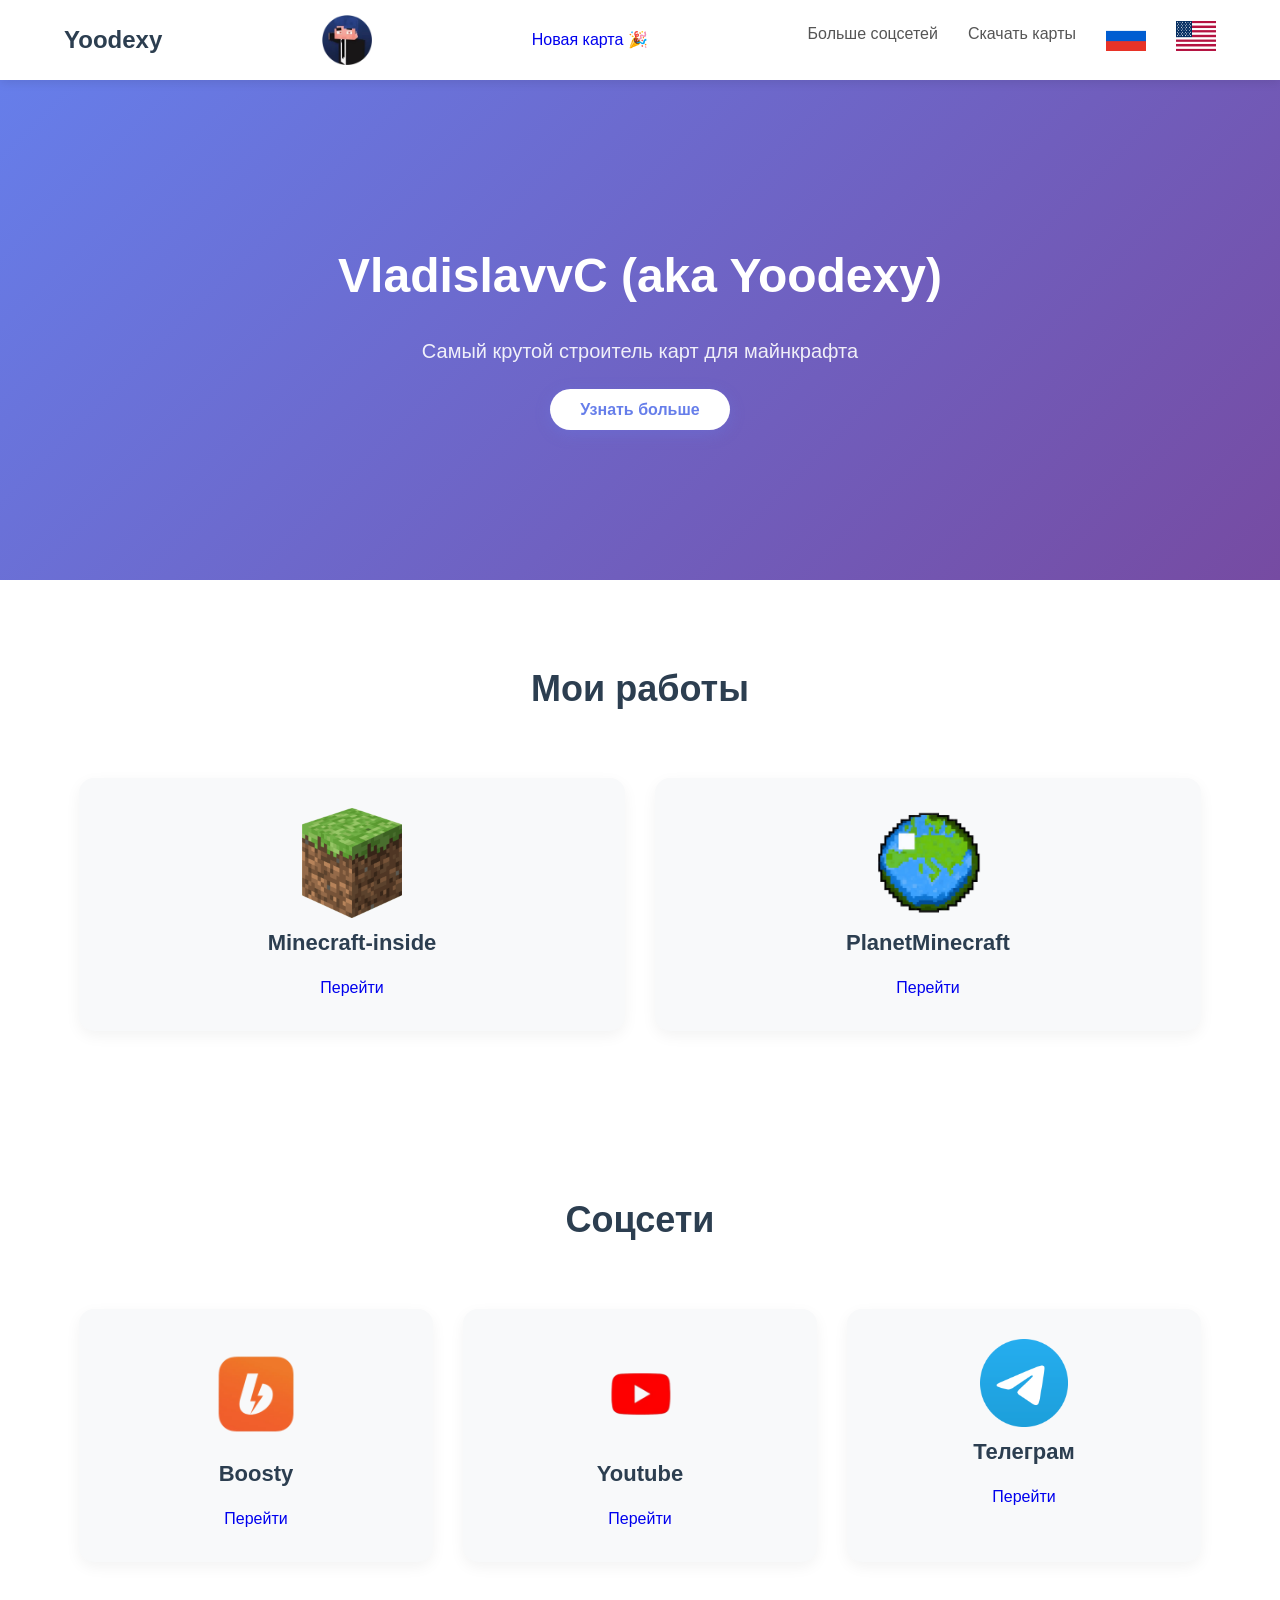
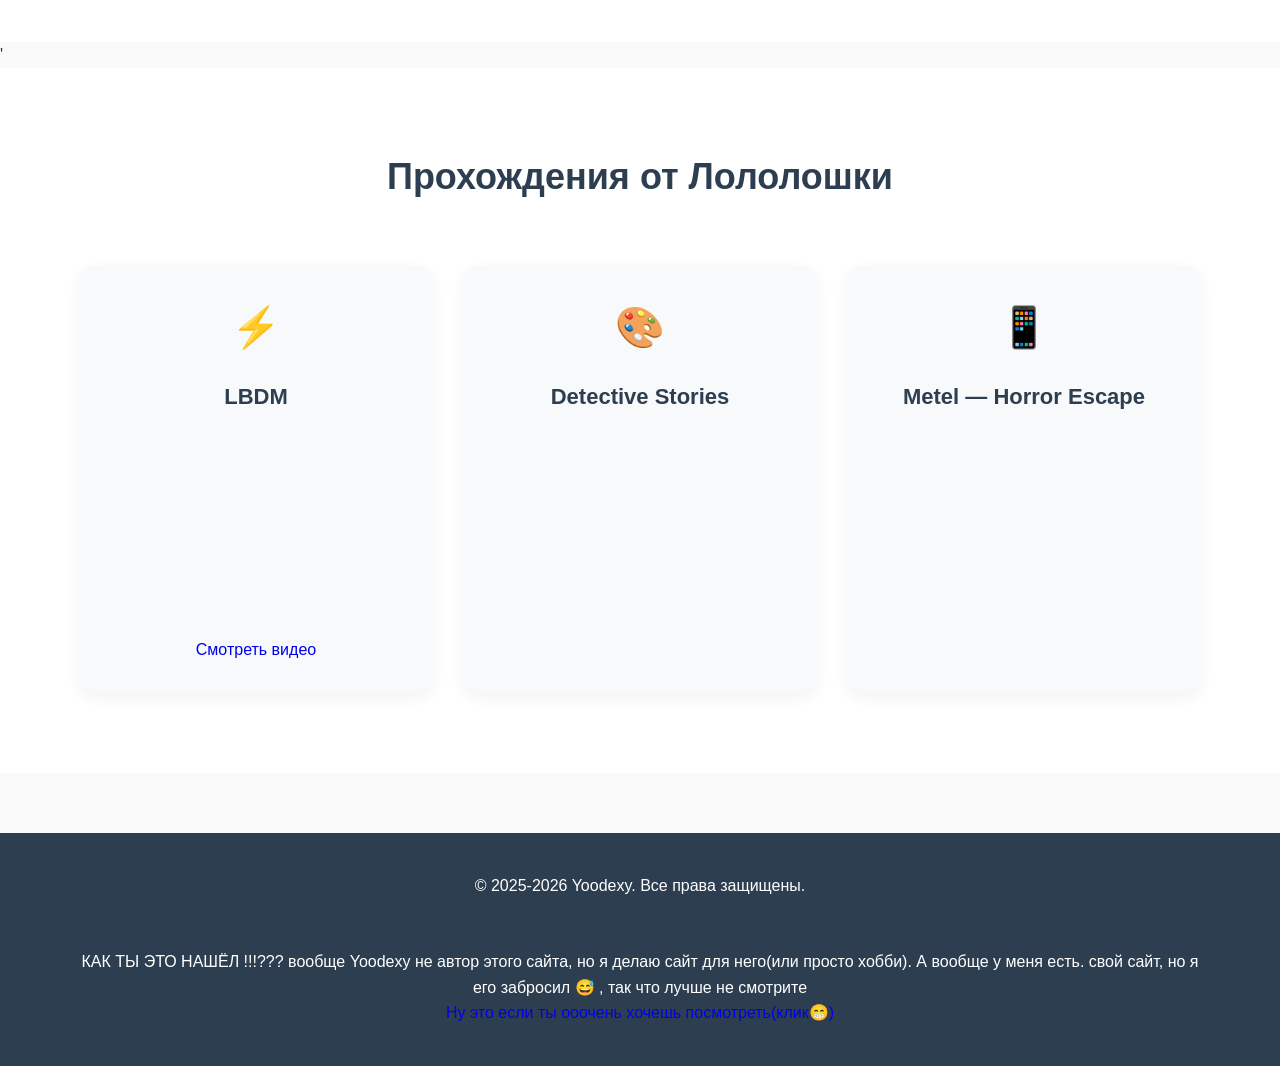
==== commit f6298a6c: "Update index.html" ====
--- a/index.html
+++ b/index.html
@@ -95,7 +95,7 @@
                     <div class="icon">⚡</div>
                     <h3>LBDM</h3>
                     <iframe width="300" height="200" src="https://www.youtube.com/embed/ua8Iy6H3Tc4?si=u6pHq6H2HfJNhriN" title="YouTube video player" frameborder="0" allow="accelerometer; autoplay; clipboard-write; encrypted-media; gyroscope; picture-in-picture; web-share" referrerpolicy="strict-origin-when-cross-origin" allowfullscreen></iframe>
-<a href="lbdm.html"
+<a href="lbdm.html" class="">Смотреть видео</a>
                 </div>
                 <div class="card">
                     <div class="icon">🎨</div>
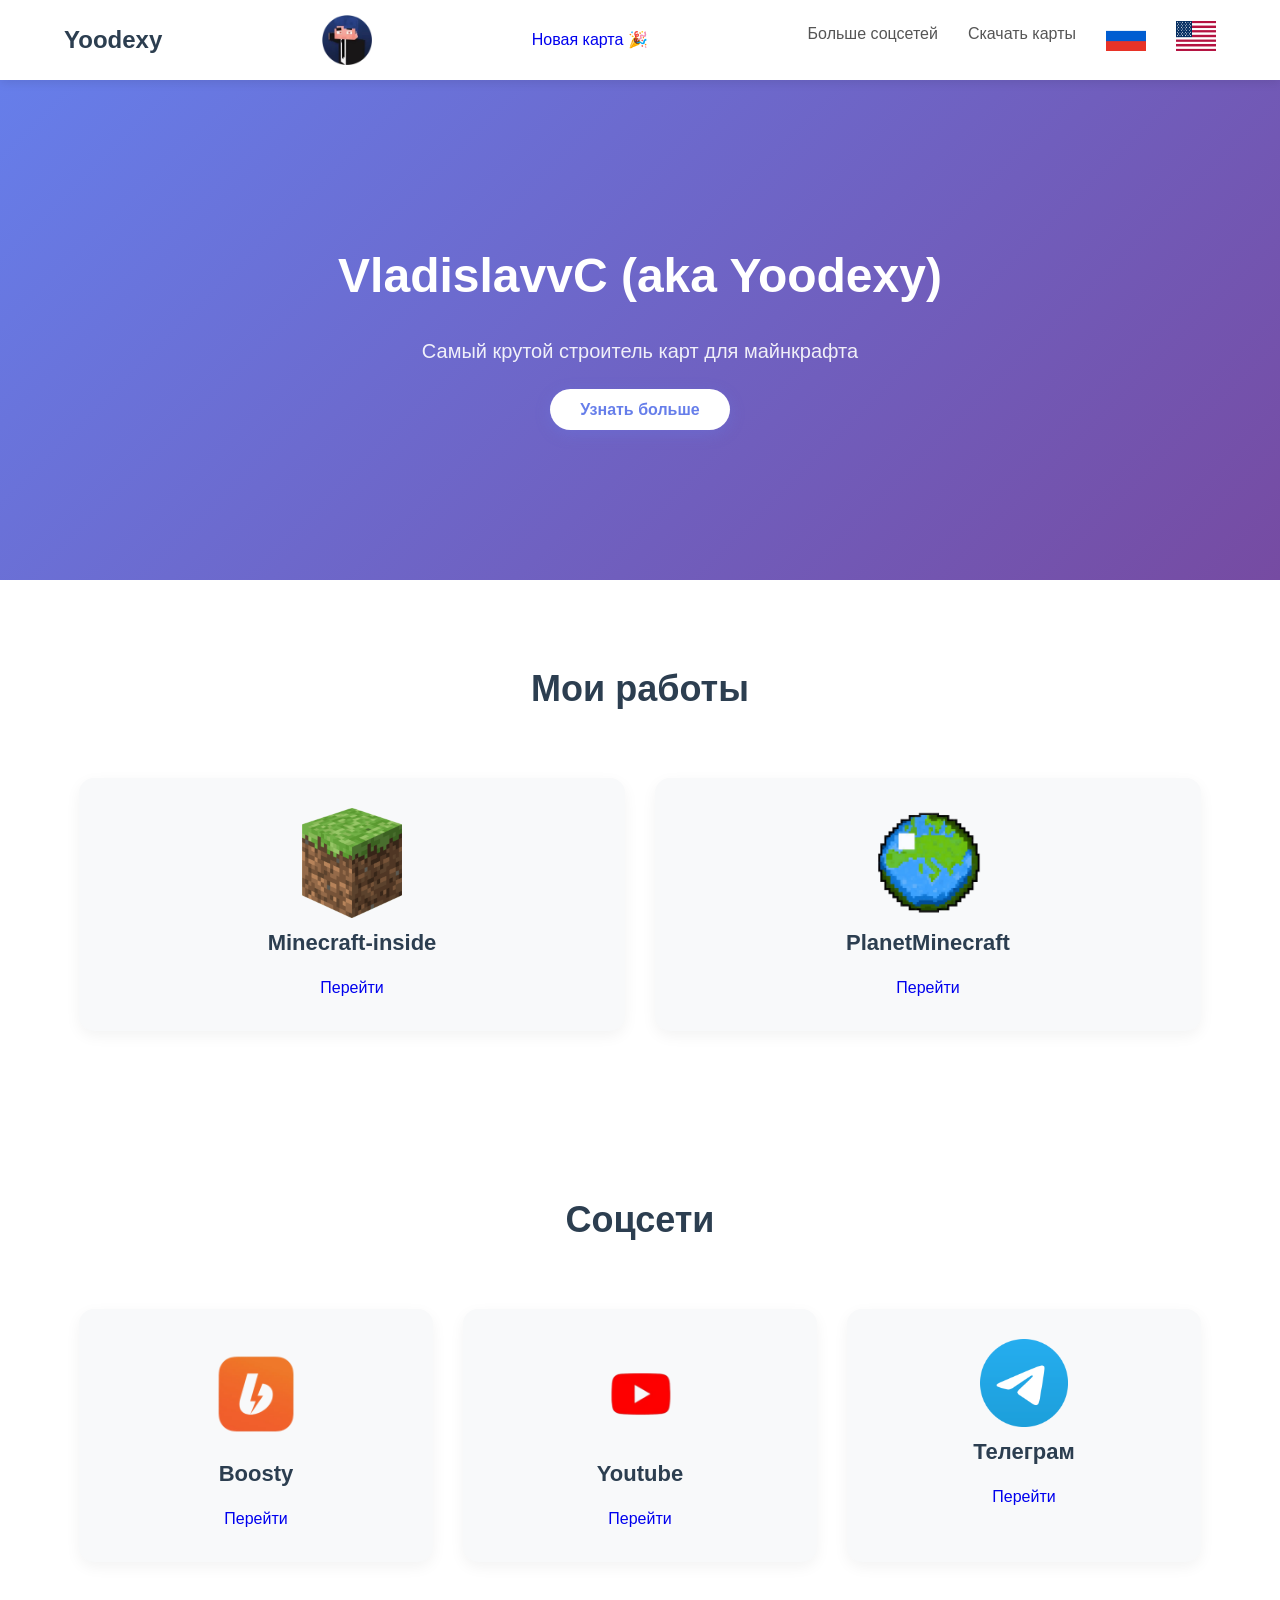
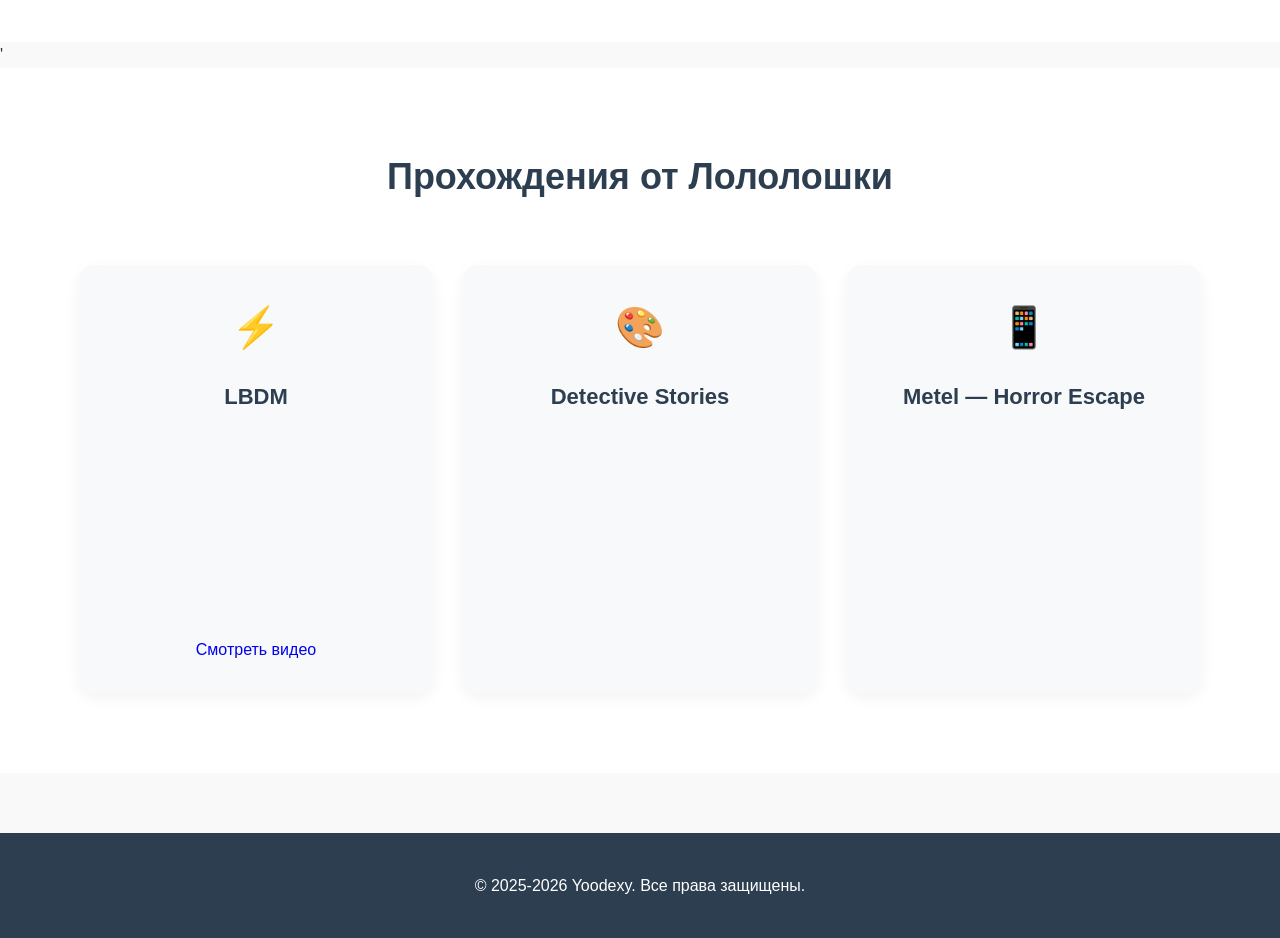
==== commit b3ce20f1: "Update index.html" ====
--- a/index.html
+++ b/index.html
@@ -113,10 +113,8 @@
 
     <footer class="footer">
         <div class="container">
-            <p class="lang" key="end">&copy; 2025-2026 Yoodexy. Все права защищены.</p>
-<br>
-<br><p class="sss lang" key="aaa">КАК ТЫ ЭТО НАШЁЛ !!!??? вообще Yoodexy не автор этого сайта, но я делаю сайт для него(или просто хобби). А вообще у меня есть. свой сайт, но я его забросил 😅 , так что лучше не смотрите</p>
-<a href="https://maksim207643.github.io/AllMyProjects/" class="sss lang" key="aaa">Ну это если ты ооочень хочешь посмотреть(клик😁)</a>
+            <p class="lang" key="end">&copy; 2025-2026 Yoodexy. Все права защищены.</p>+
         </div>
     </footer>
 </body>
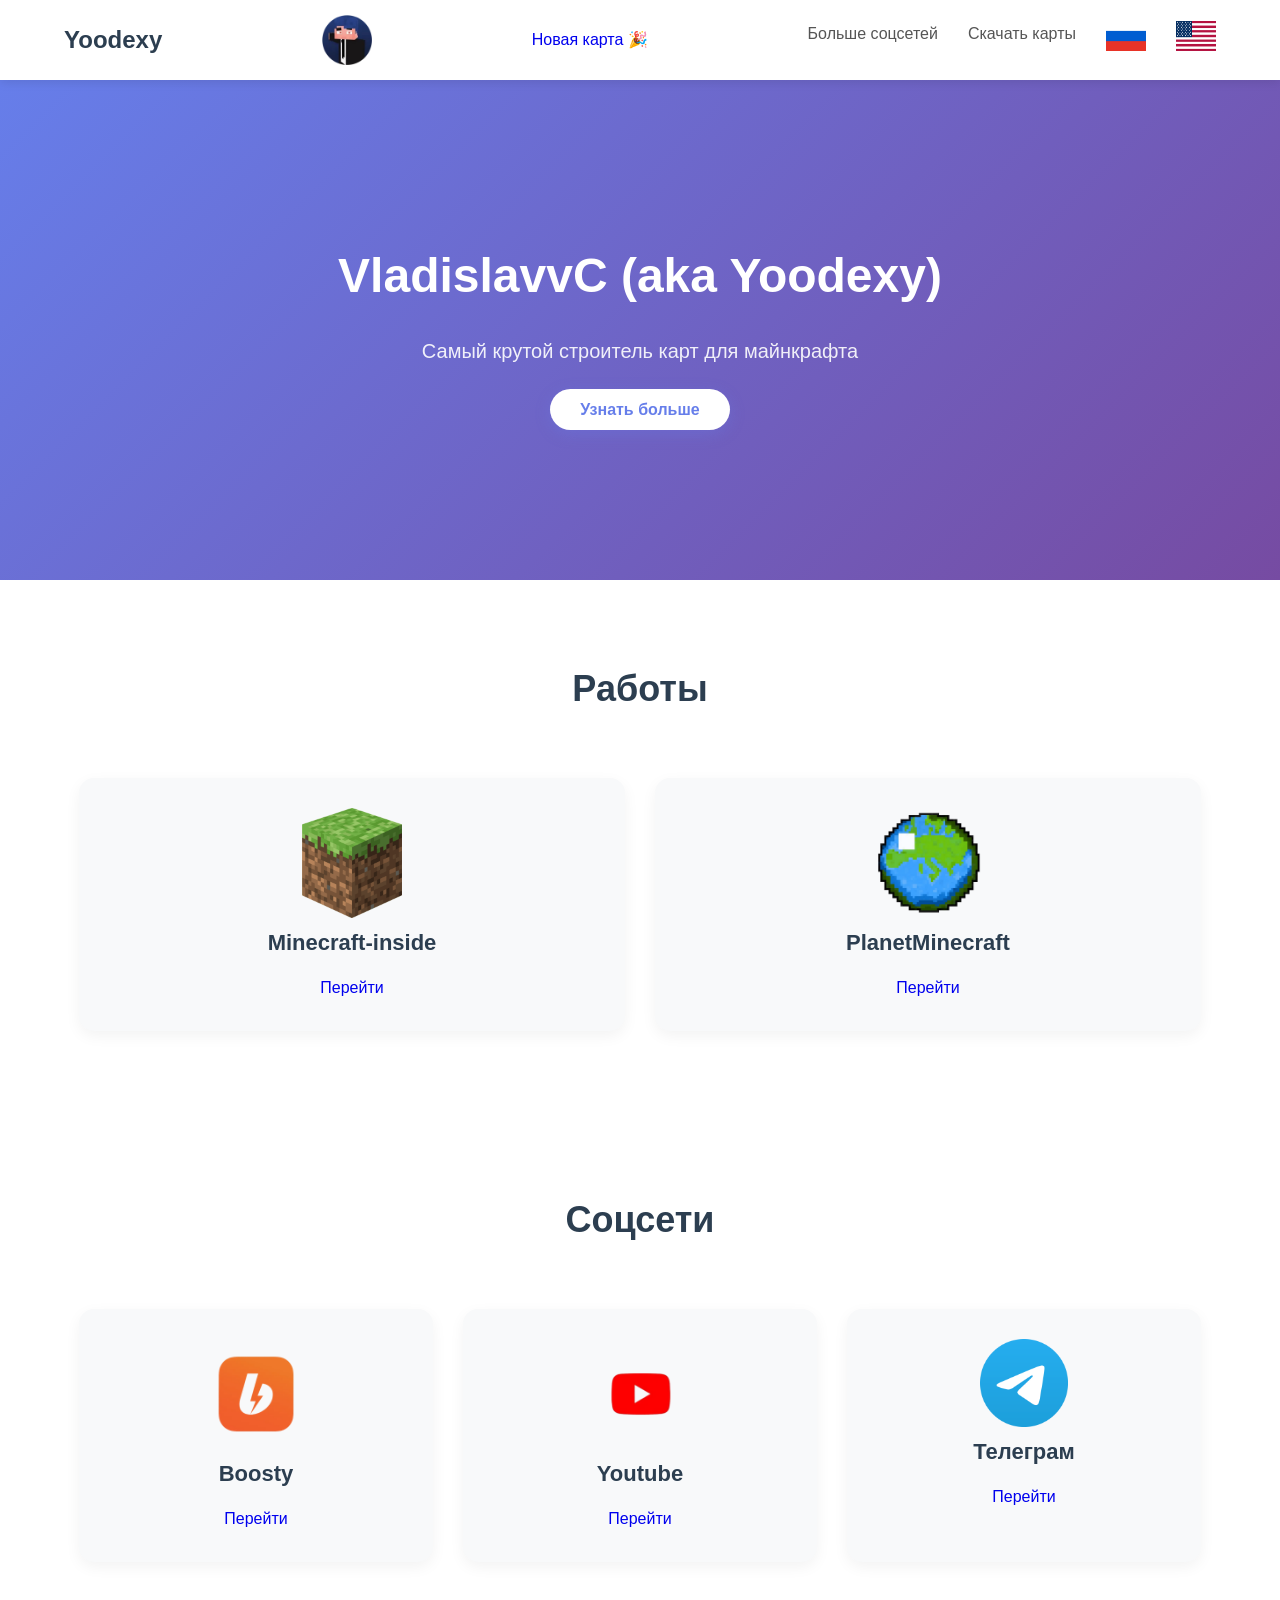
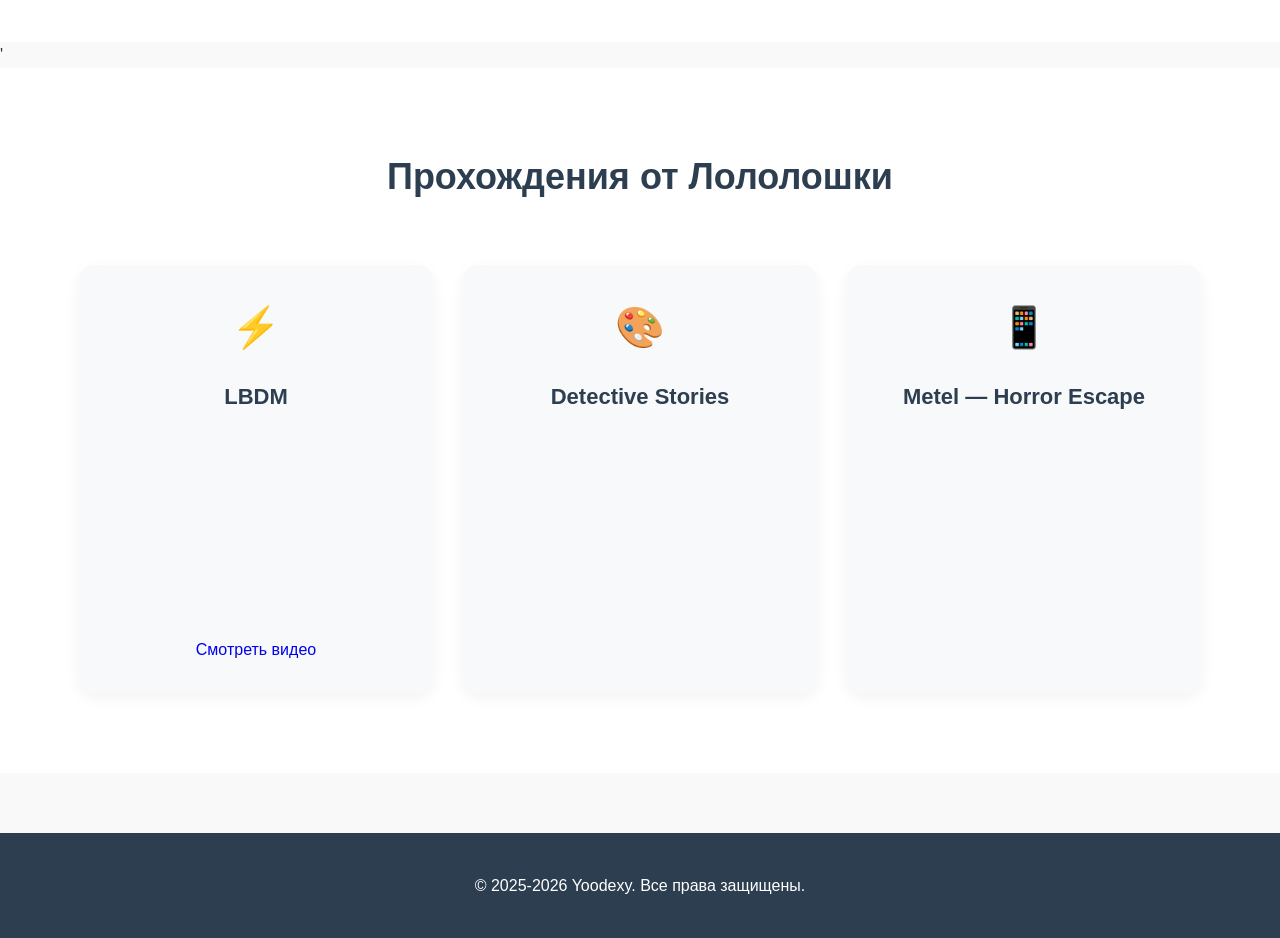
==== commit 807e0be5: "Update index.html" ====
--- a/index.html
+++ b/index.html
@@ -48,7 +48,7 @@
 
     <section id="work" class="features">
         <div class="container">
-            <h2 id="work" class="lang" key="work">Мои работы</h2>
+            <h2 id="work" class="lang" key="work">Работы</h2>
             <div class="cards">
                 <div class="card">
                     <div><img src="img/68747470733a2f2f63646e2e66726565626965737570706c792e636f6d2f6c6f676f732f6c617267652f32782f6d696e6563726166742d312d6c6f676f2d706e672d7472616e73706172656e742e706e67.png" weight="100" height="110"></div>
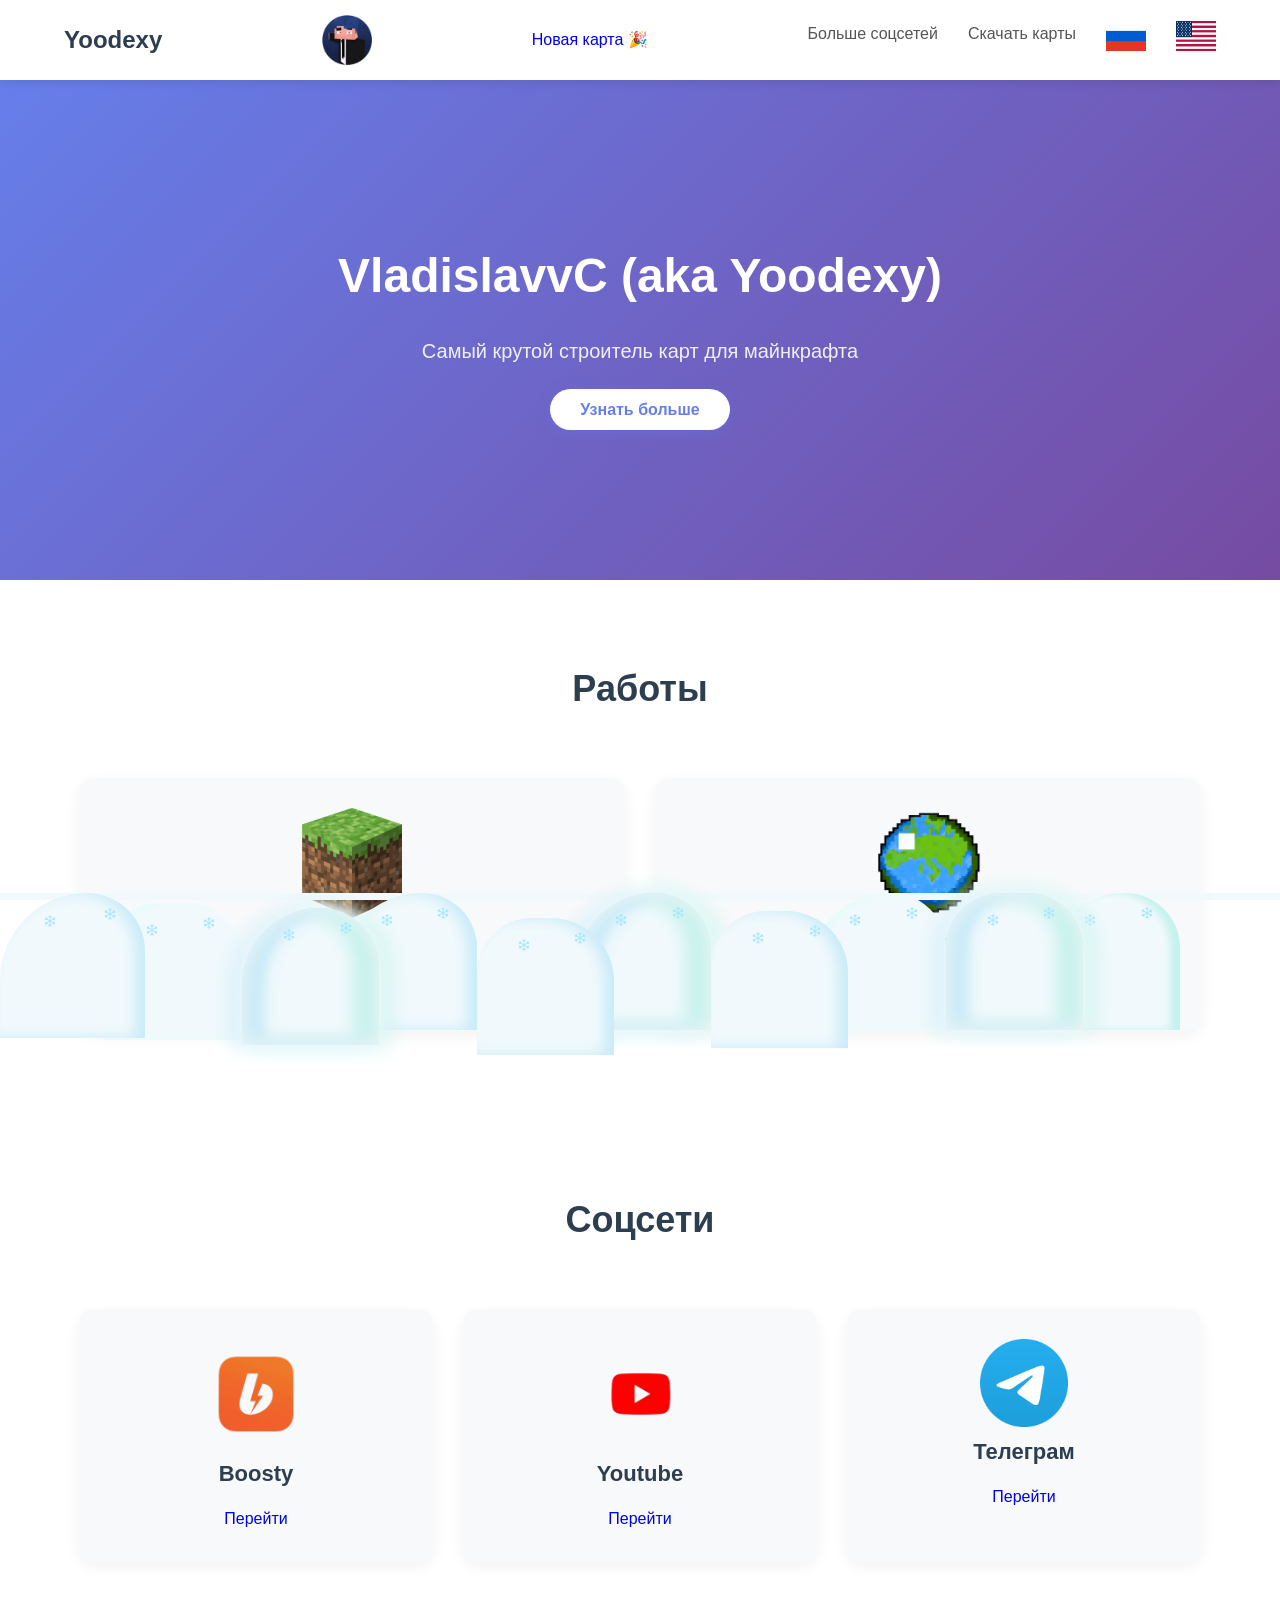
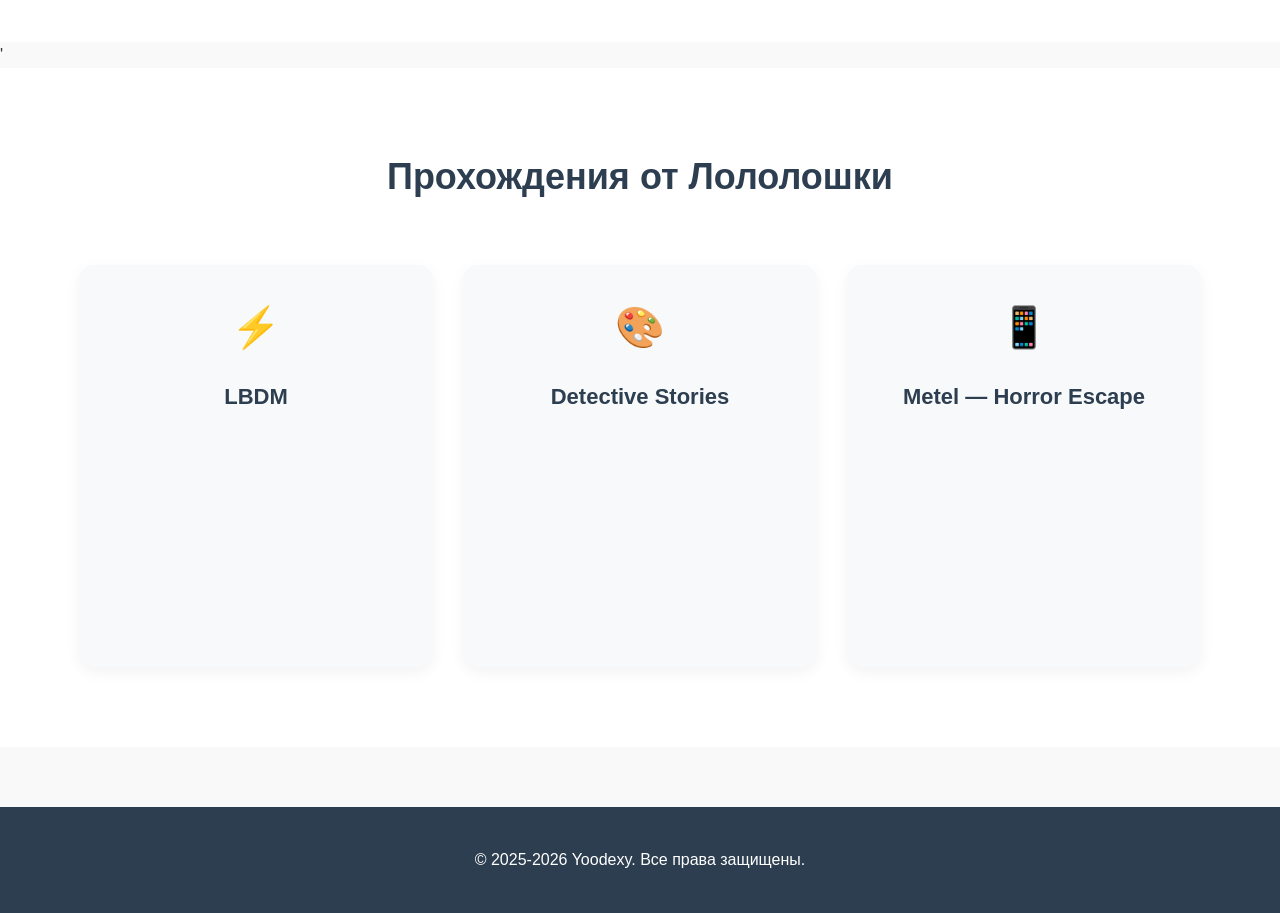
==== commit a09cb71d: "Update index.html" ====
--- a/index.html
+++ b/index.html
@@ -15,7 +15,10 @@
    
 </head>
 <body>
-
+    <script src="snowFlakes/Snow.js"></script>
+    <script>
+    	new Snow ();
+    </script>
     <header class="header">
         <div class="container">
             <div class="logo"><a src="#"></a>Yoodexy</a></div>
@@ -94,8 +97,8 @@
                 <div class="card">
                     <div class="icon">⚡</div>
                     <h3>LBDM</h3>
-                    <iframe width="300" height="200" src="https://www.youtube.com/embed/ua8Iy6H3Tc4?si=u6pHq6H2HfJNhriN" title="YouTube video player" frameborder="0" allow="accelerometer; autoplay; clipboard-write; encrypted-media; gyroscope; picture-in-picture; web-share" referrerpolicy="strict-origin-when-cross-origin" allowfullscreen></iframe>
-<a href="lbdm.html" class="">Смотреть видео</a>
+                    <iframe width="300" height="200" src="https://www.youtube.com/embed/ua8Iy6H3Tc4?si=u6pHq6H2HfJNhriN" title="YouTube video player" frameborder="0" allow="accelerometer; autoplay; clipboard-write; encrypted-media; gyroscope; picture-in-picture; web-share" referrerpolicy="strict-origin-when-cross-origin" allowfullscreen></iframe>
+
                 </div>
                 <div class="card">
                     <div class="icon">🎨</div>
@@ -113,7 +116,7 @@
 
     <footer class="footer">
         <div class="container">
-            <p class="lang" key="end">&copy; 2025-2026 Yoodexy. Все права защищены.</p>+            <p class="lang" key="end">&copy; 2025-2026 Yoodexy. Все права защищены.</p>
 
         </div>
     </footer>
@@ -124,3 +127,4 @@
 
 
 
+
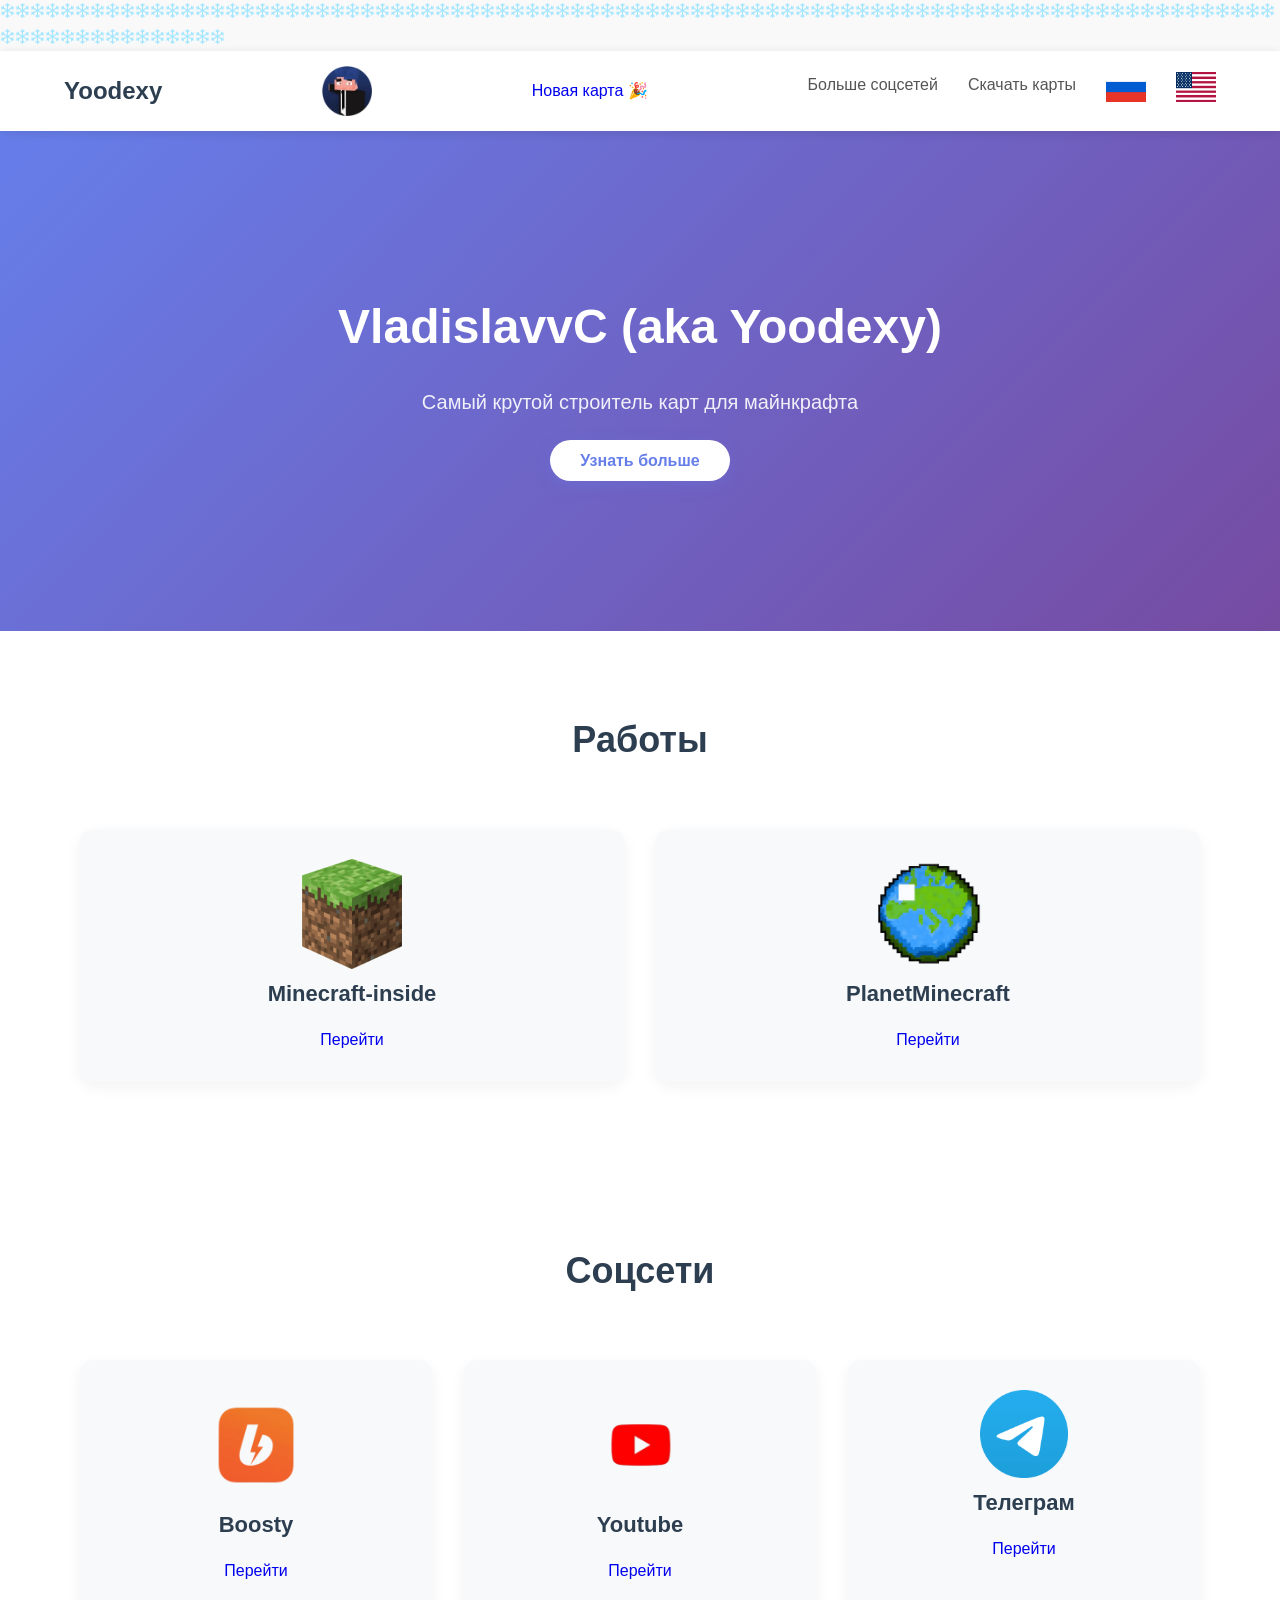
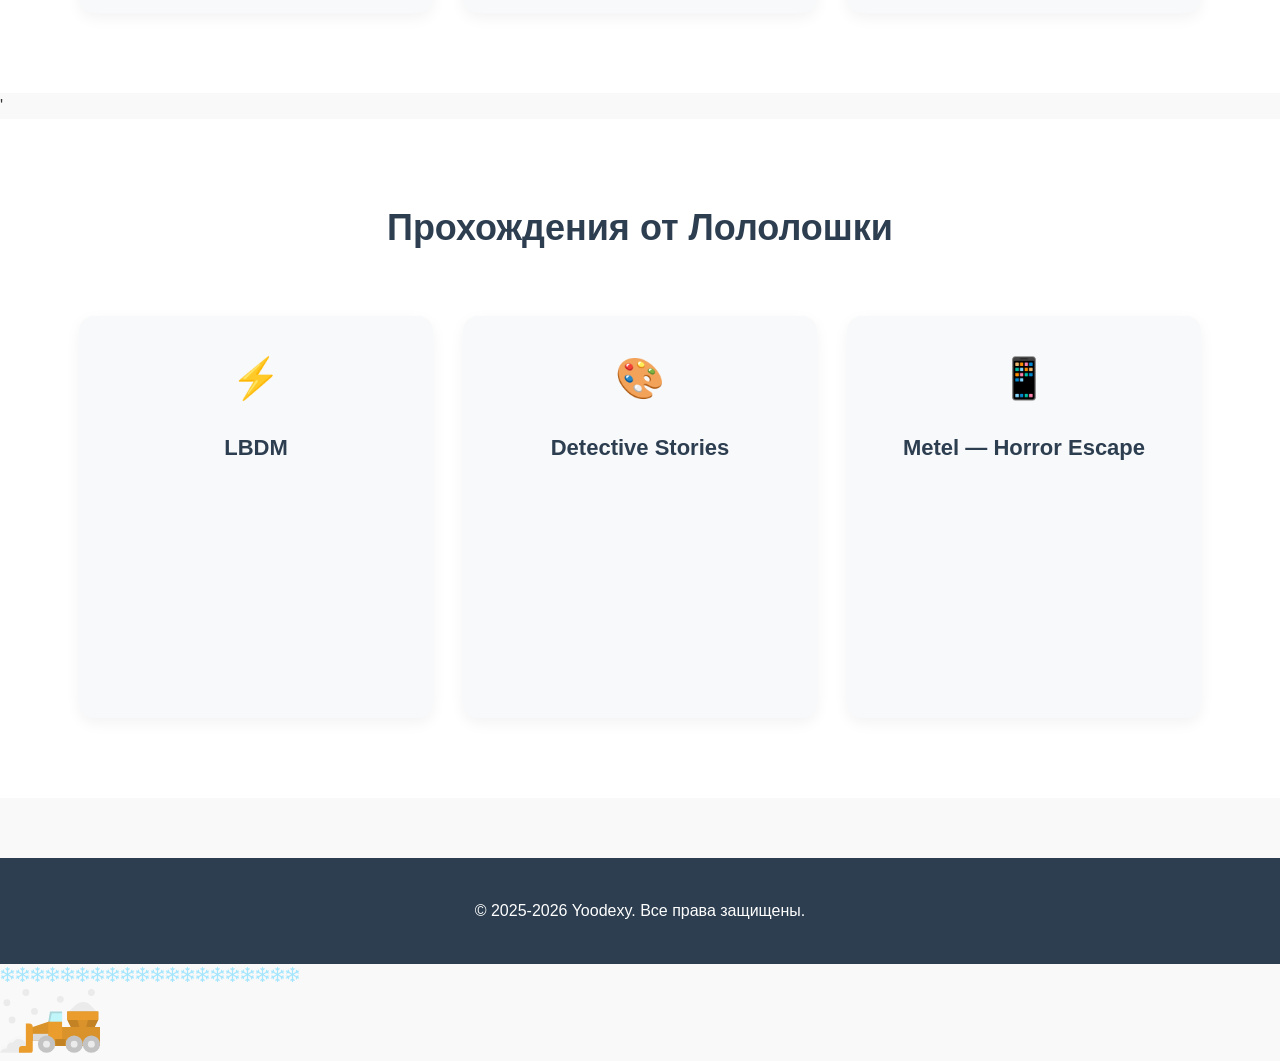
==== commit e309b1cd: "Update index.html" ====
--- a/index.html
+++ b/index.html
@@ -11,7 +11,7 @@
     <meta name="apple-mobile-web-app-title" content="Yoodexy" />
     <link rel="manifest" href="favicon/site.webmanifest" />
     <link rel="stylesheet" href="css/style.css">
-    <link href="snowFlakes/snow.min.css" rel="stylesheet">
+    <link href="bnowFlakes/snow.min.css" rel="stylesheet">
    
 </head>
 <body>
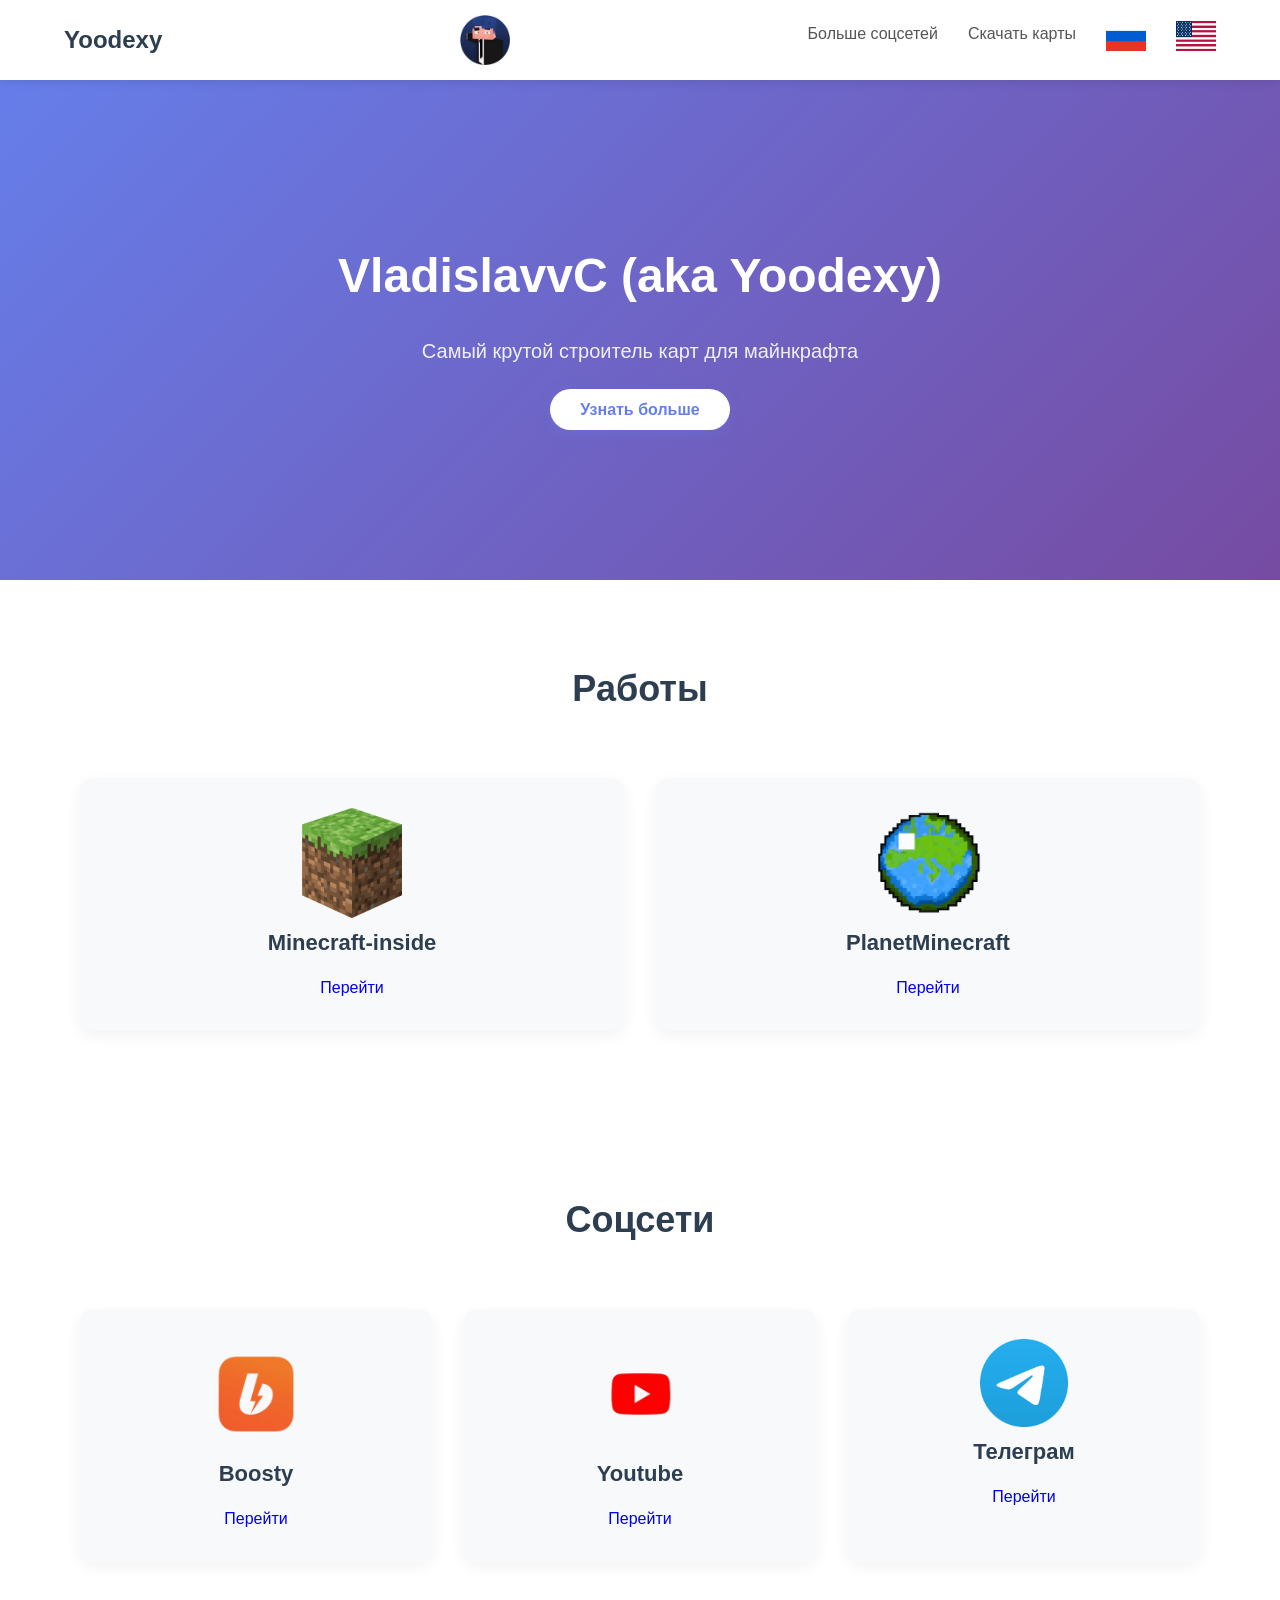
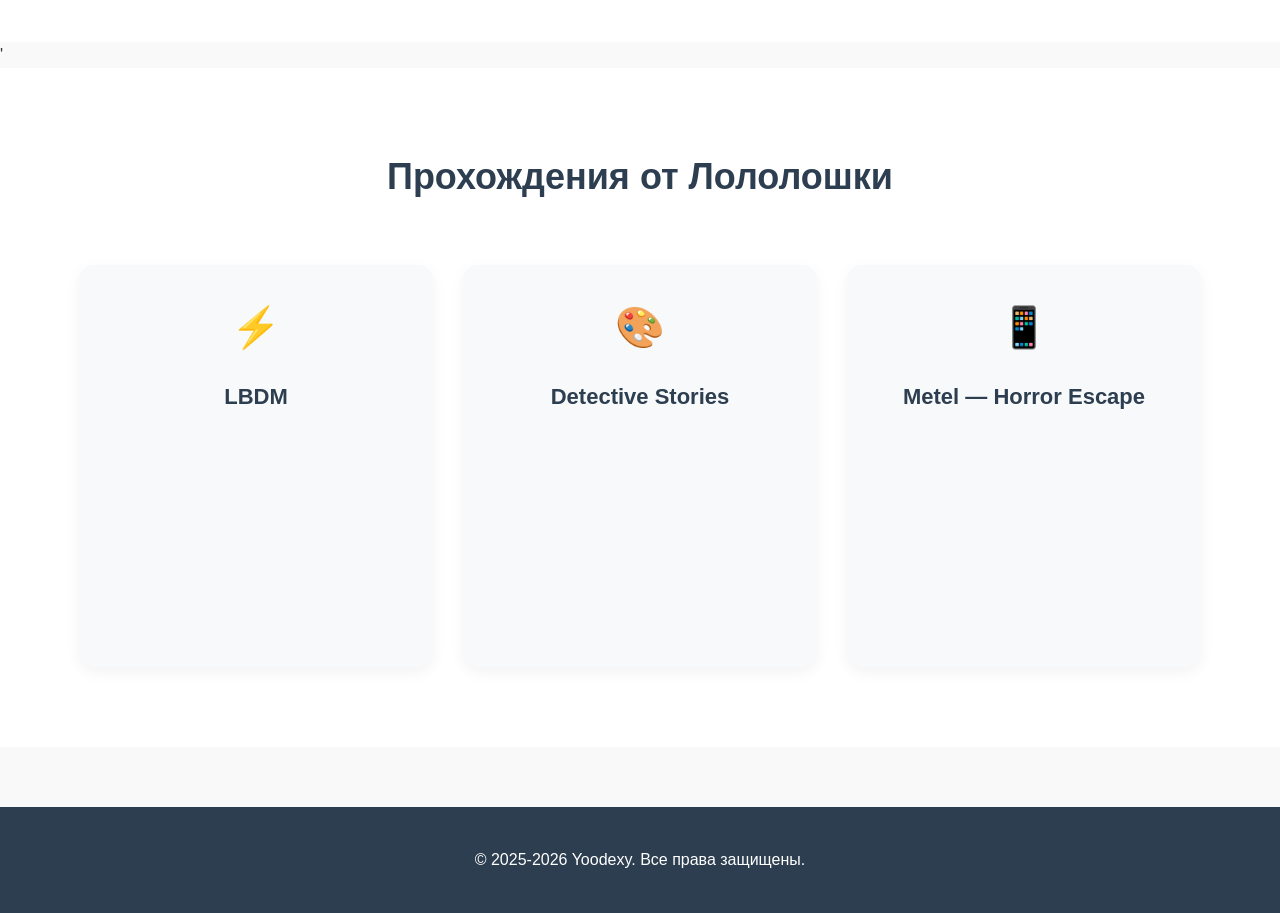
==== commit 69e89982: "Update index.html" ====
--- a/index.html
+++ b/index.html
@@ -17,13 +17,13 @@
 <body>
     <script src="snowFlakes/Snow.js"></script>
     <script>
-    	new Snow ();
+    	new Snow (;
     </script>
     <header class="header">
         <div class="container">
             <div class="logo"><a src="#"></a>Yoodexy</a></div>
             <img src="img/i_(6)[1]-round.png" height="50" alt="logo">
-            <a href="https://maksim207643.github.io/Yoodexy/map_load.html#mod" class="lang" key="new">Новая карта 🎉</a>
+            
             <nav class="nav">
                 <ul>
                     
